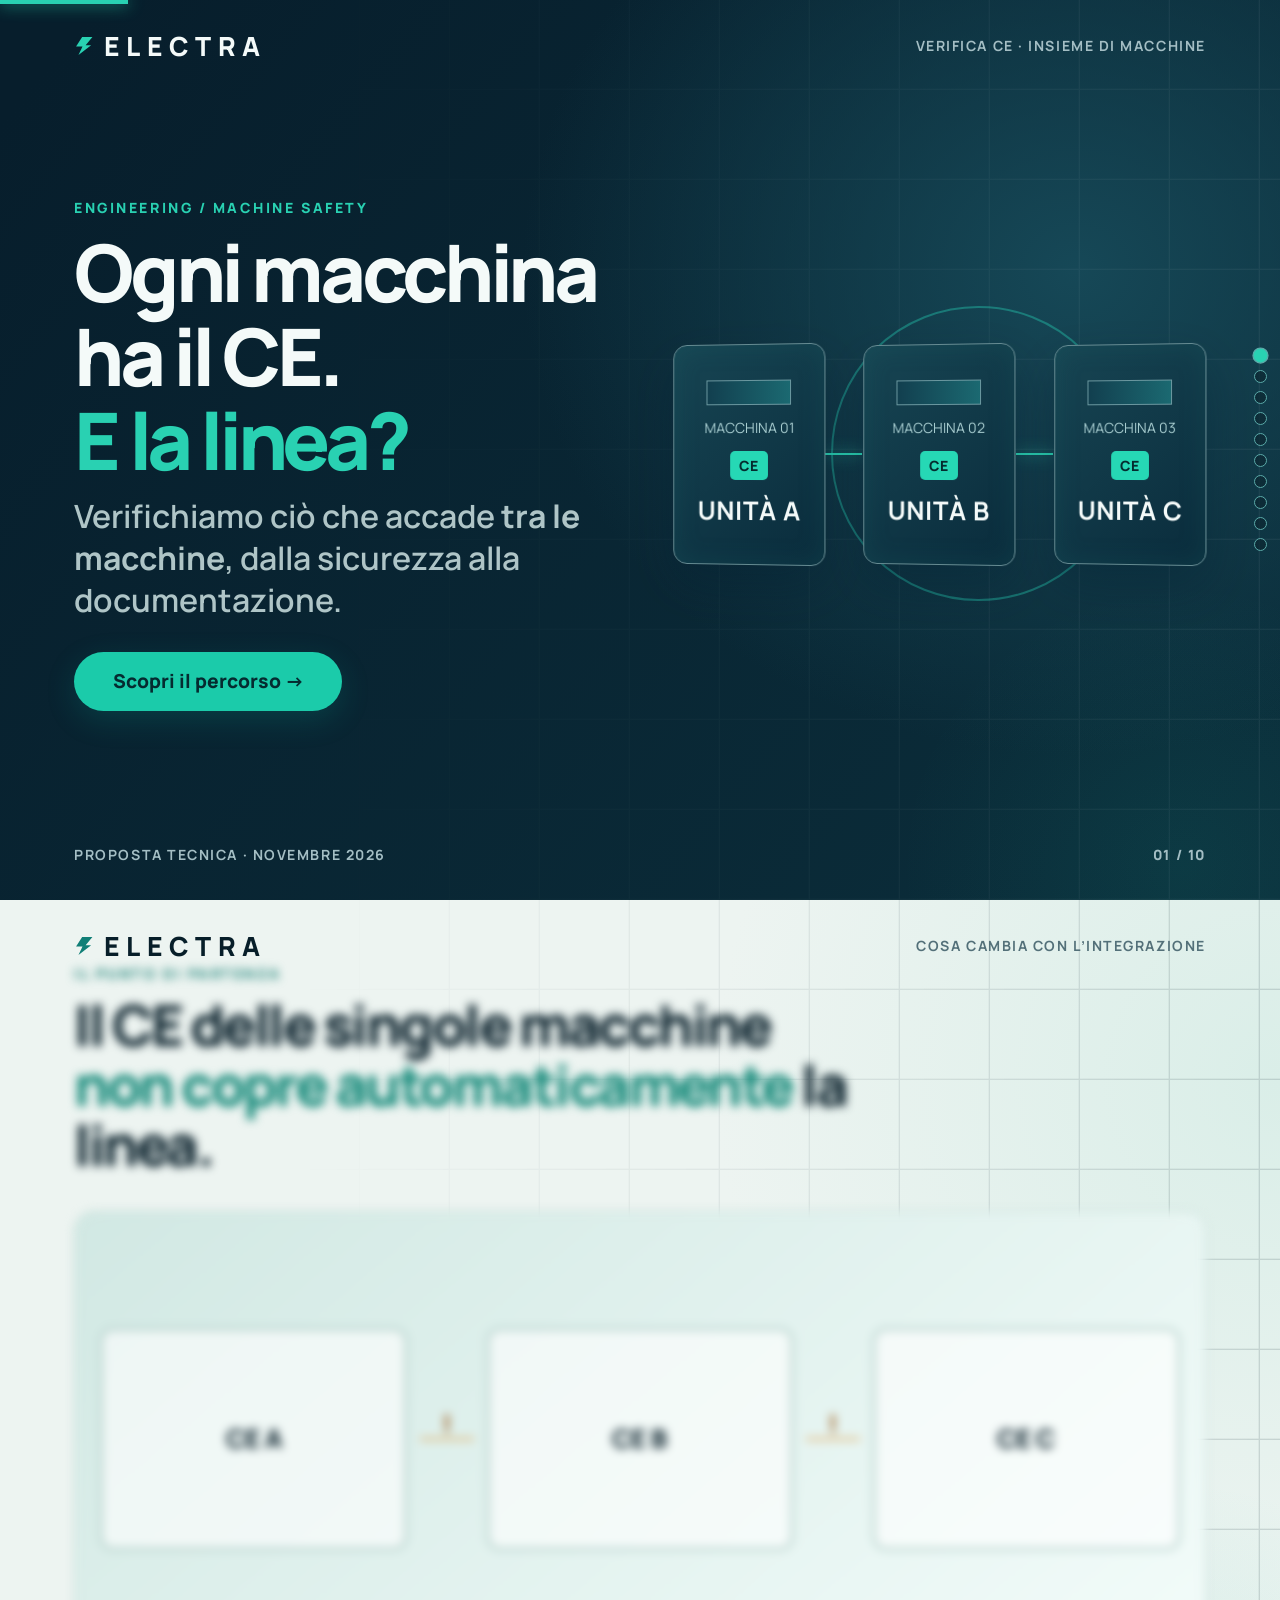
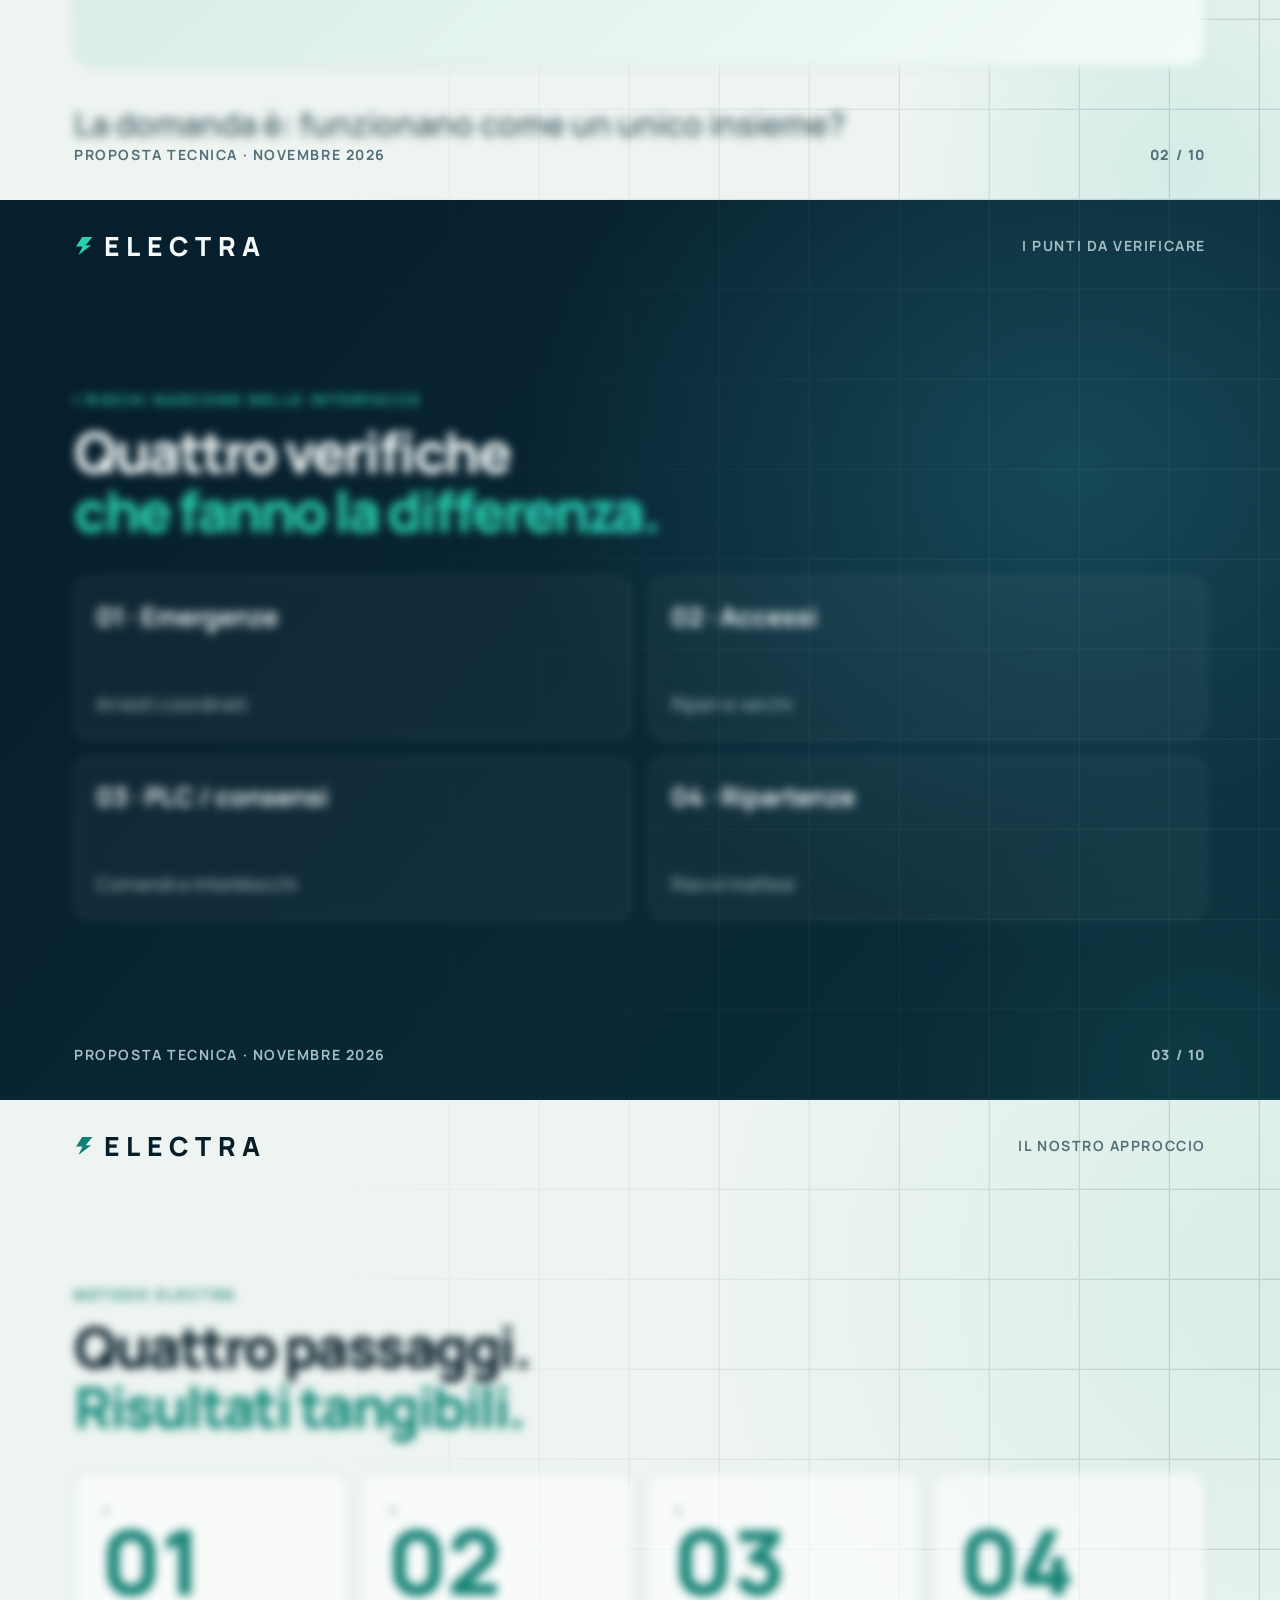
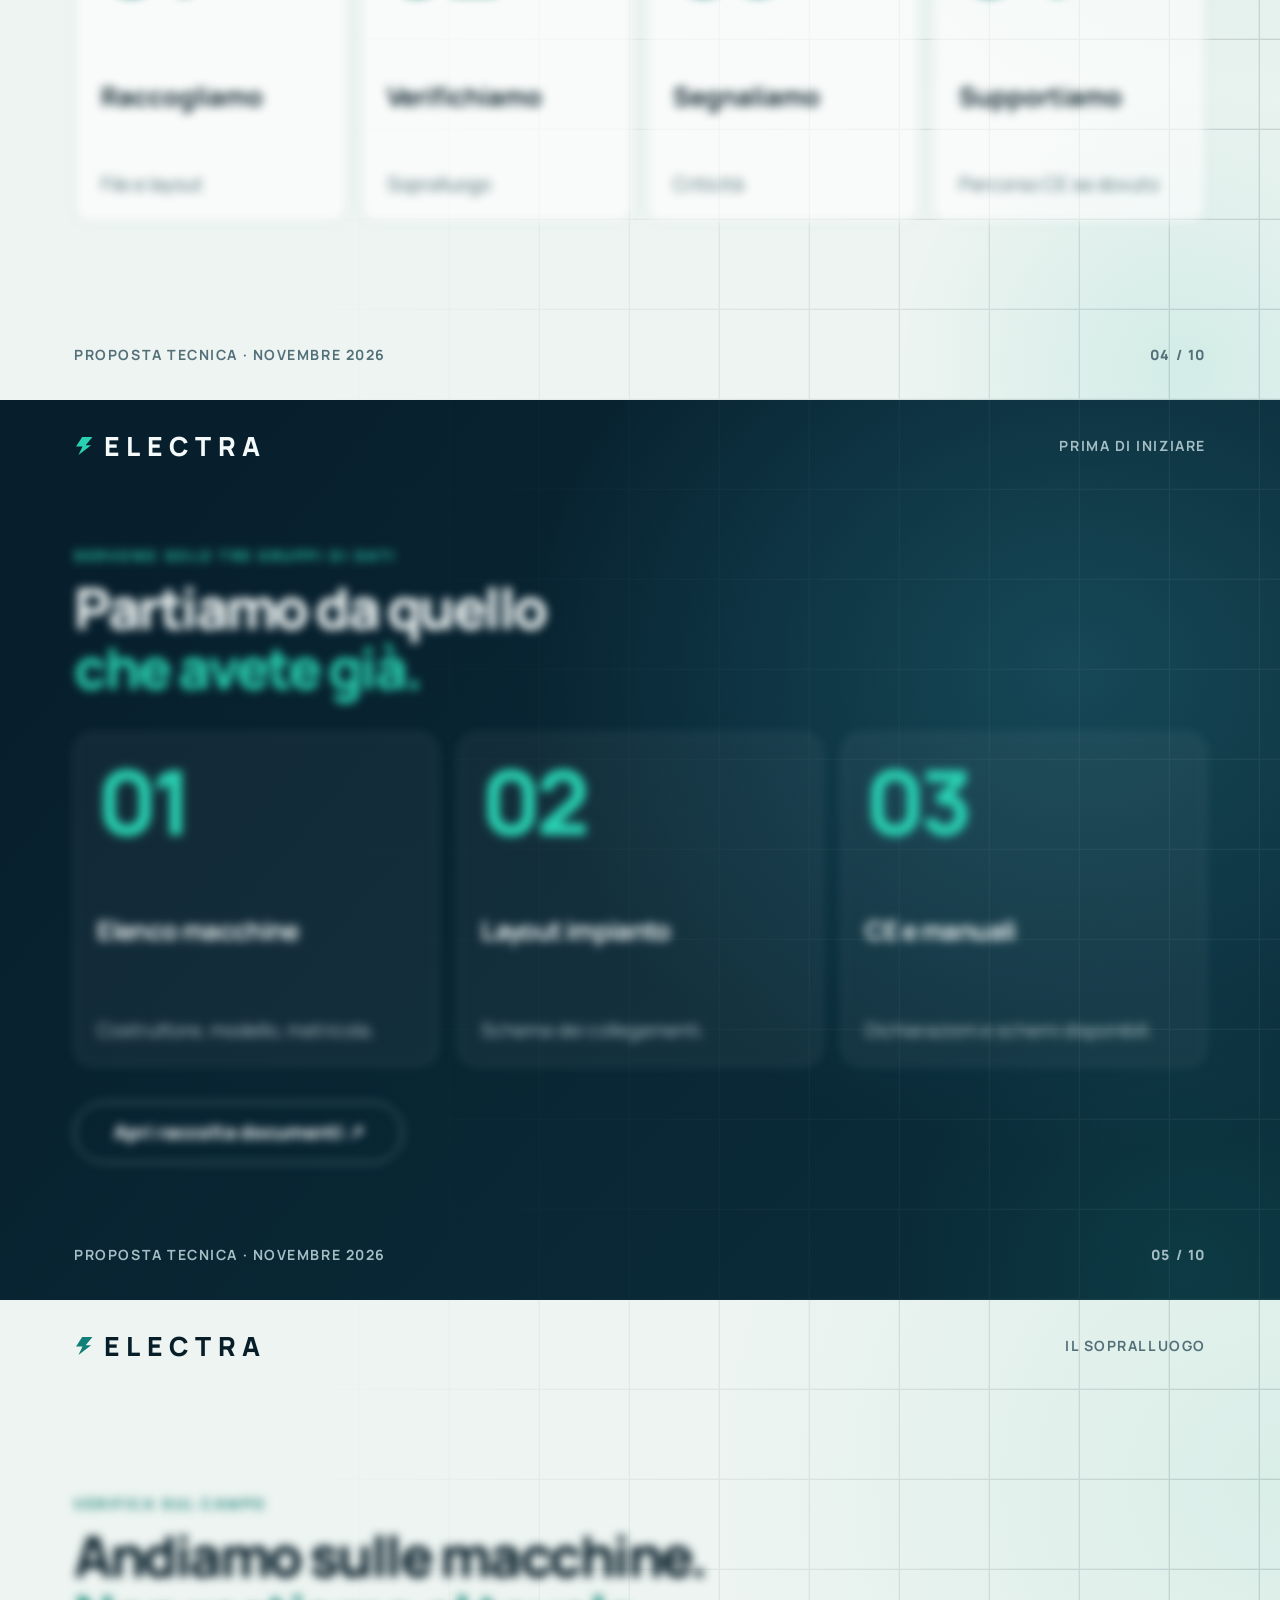
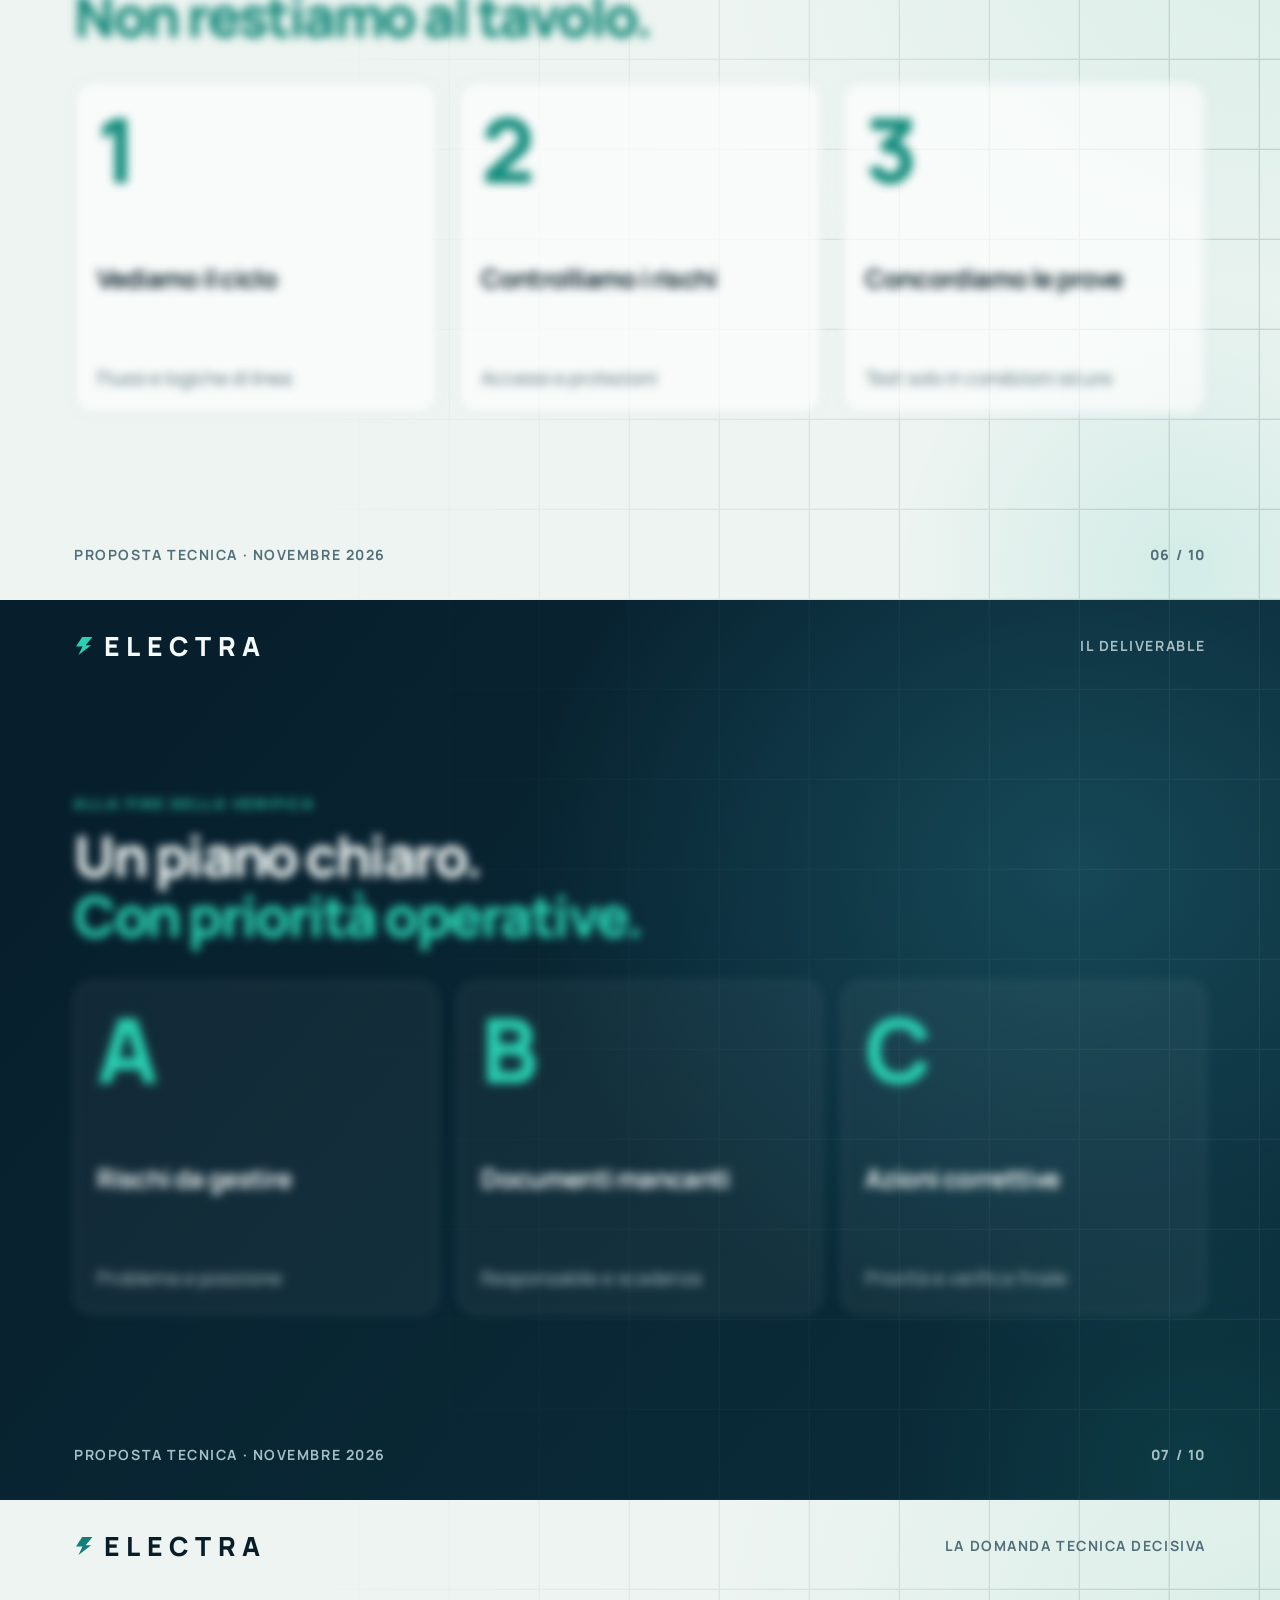
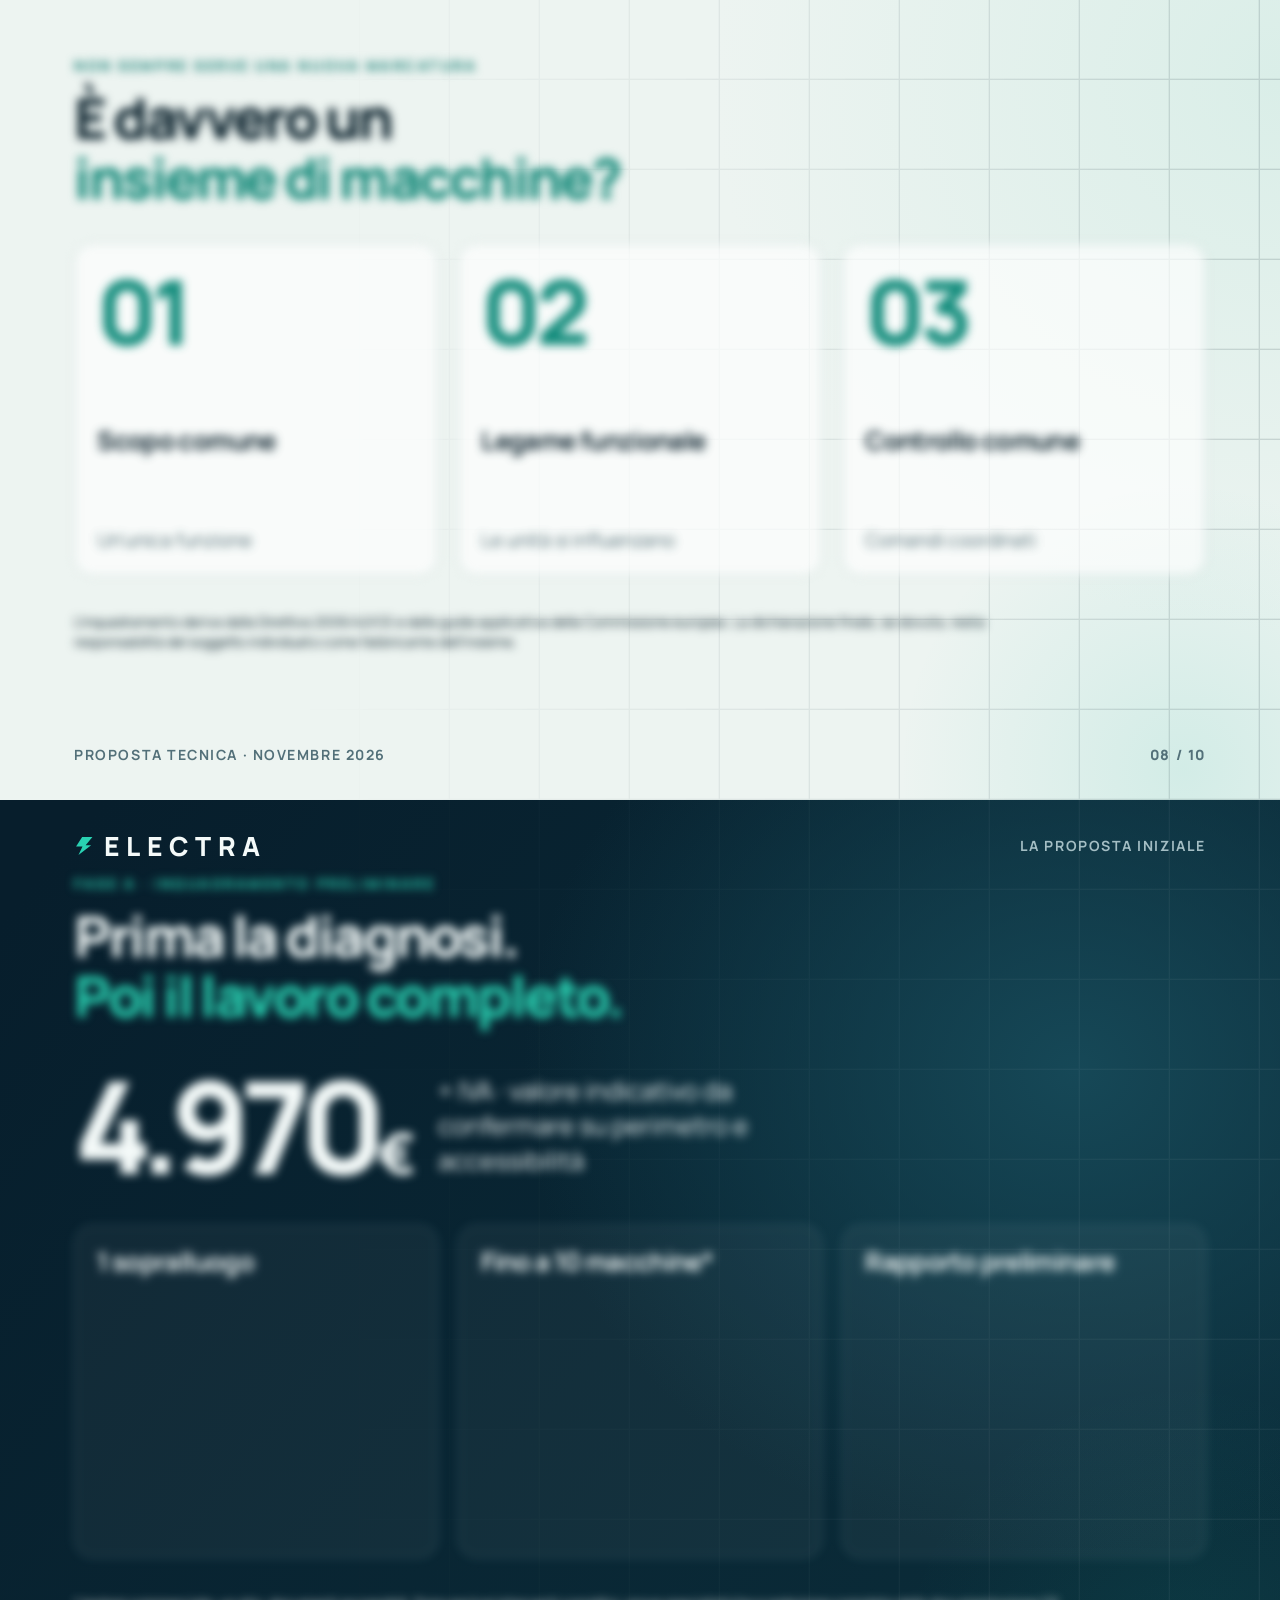
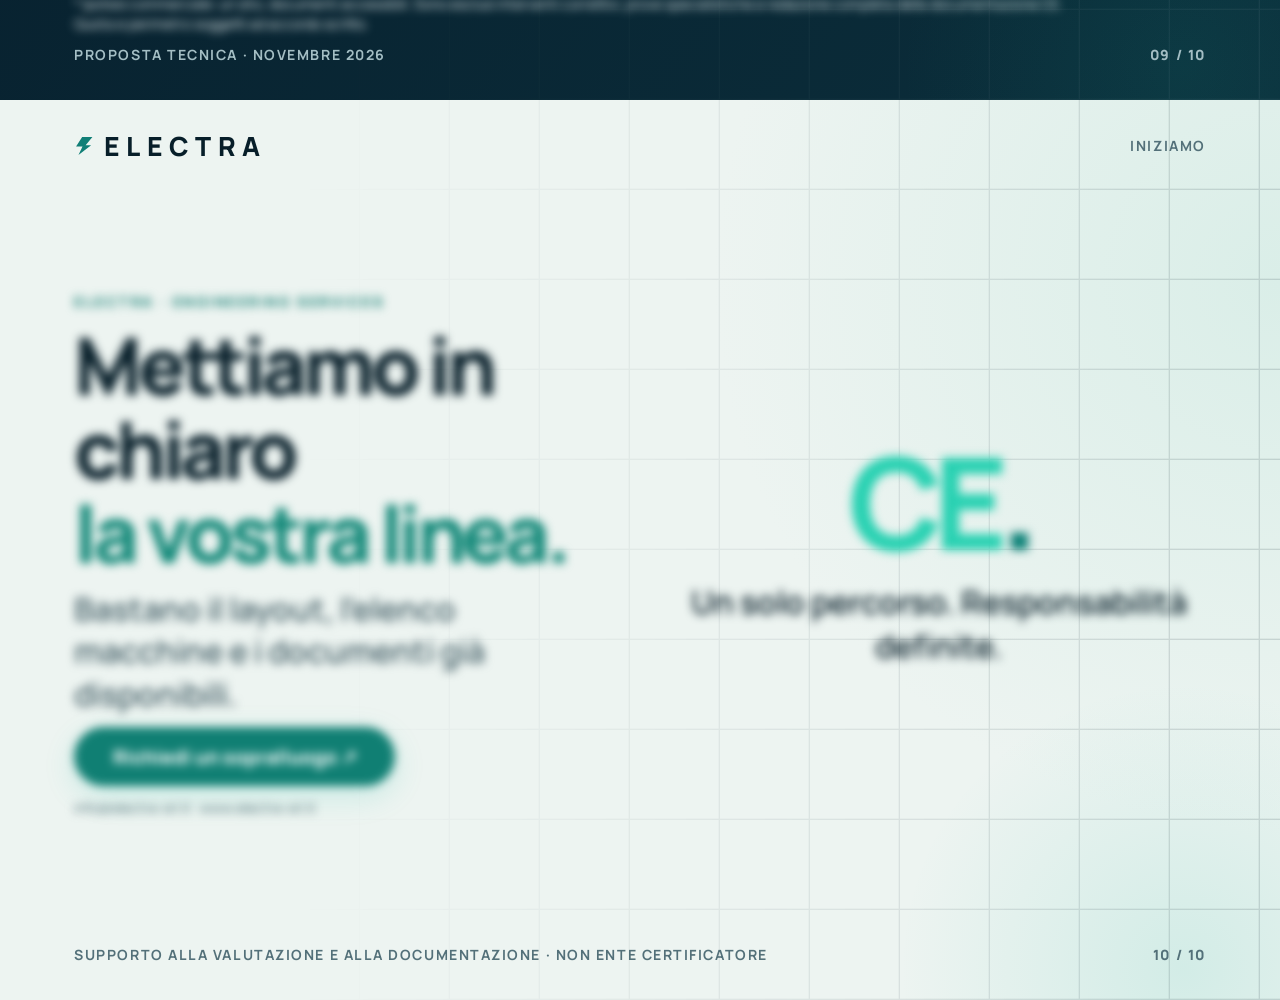
==== CE/index.html @ e5ccf2c4 "Publish Electra animated CE presentation at /CE/" ====
<!DOCTYPE html><html lang="it"><head><meta charset="UTF-8"><meta name="viewport" content="width=device-width, initial-scale=1, viewport-fit=cover"><meta name="theme-color" content="#0a2734"><meta name="robots" content="noindex,nofollow"><meta name="description" content="ELECTRA — verifica rischi e documentazione CE di macchine industriali collegate."><title>ELECTRA · Conformità CE della linea — Presentazione v2</title><style>
@import url('https://fonts.googleapis.com/css2?family=Manrope:wght@400;500;600;700;800&display=swap');
:root{--ink:#071e29;--navy:#0a2734;--paper:#edf4f2;--mint:#29d1b2;--teal:#117f77;--darksub:#afc5c7;--lightmuted:#526c73;--fs-display:clamp(1.9rem,min(6.2vw,9.4vh),6.6rem);--fs-title:clamp(1.5rem,min(4.4vw,6.6vh),4.4rem);--fs-lead:clamp(1.1rem,min(2.5vw,3.9vh),2.5rem);--fs-item:clamp(1rem,min(2vw,3.4vh),2.1rem);--fs-body:clamp(.9rem,min(1.5vw,2.5vh),1.5rem);--fs-small:clamp(.7rem,min(1.1vw,1.8vh),1.05rem);--fs-num:clamp(1.7rem,min(7vw,11.5vh),7rem);--fs-huge:clamp(2.6rem,min(10vw,16vh),11rem);--gap:clamp(.7rem,3.2vh,3rem)}
*{box-sizing:border-box} html{scroll-snap-type:y mandatory;scroll-behavior:smooth;scrollbar-width:none}html::-webkit-scrollbar{display:none}body{margin:0;font-family:'Manrope',Arial,sans-serif;background:var(--ink)} button,a{-webkit-tap-highlight-color:transparent}a{color:inherit;text-decoration:none}.slide{height:100vh;height:100dvh;scroll-snap-align:start;scroll-snap-stop:always;overflow:hidden;position:relative;isolation:isolate;display:flex;flex-direction:column;justify-content:space-between;padding:calc(3.1vh + env(safe-area-inset-top)) max(5.8vw,calc(env(safe-area-inset-left) + 4.5vw)) calc(4vh + env(safe-area-inset-bottom)) max(5.8vw,calc(env(safe-area-inset-right) + 4.5vw))} .dark{background:radial-gradient(ellipse 60% 75% at 84% 30%,#164857 0%,transparent 72%),linear-gradient(130deg,#071e2c 5%,#0b2e3b 100%);color:#f4faf9}.light{background:radial-gradient(ellipse 65% 90% at 100% 20%,#daeee8,transparent 68%),#edf4f1;color:var(--ink)}.slide:after{content:'';position:absolute;inset:0;pointer-events:none;opacity:.16;background-image:linear-gradient(transparent 98%,currentColor 99%),linear-gradient(90deg,transparent 98%,currentColor 99%);background-size:90px 90px;mask-image:linear-gradient(90deg,transparent 22%,#000 110%);z-index:-1}.dark:after{opacity:.06} .top,.bottom{display:flex;justify-content:space-between;align-items:center;gap:12px;z-index:2}.logo{font-weight:800;letter-spacing:.25em;font-size:clamp(1.15rem,2.2vw,1.65rem);display:inline-flex;align-items:center;gap:.7rem}.logo em{height:1.15rem;width:1.15rem;background:var(--mint);clip-path:polygon(44% 0%,100% 0%,62% 46%,92% 46%,23% 100%,45% 53%,10% 53%);display:block}.light .logo em{background:var(--teal)} .top .label,.bottom{font-size:var(--fs-small);font-weight:700;letter-spacing:.11em;text-transform:uppercase}.dark .top .label,.dark .bottom{color:#a4bec4}.light .top .label,.light .bottom{color:#537079}.headline{display:flex;flex-direction:column;align-items:flex-start;position:relative;z-index:2;gap:clamp(.2rem,1.4vh,1rem)}.eyebrow{font-size:var(--fs-small);font-weight:800;letter-spacing:.18em;text-transform:uppercase;color:var(--mint)}.light .eyebrow{color:#137e73}h1,h2,h3,p{margin:0}h1{font-weight:800;letter-spacing:-.055em;line-height:1.06;font-size:var(--fs-display);max-width:17ch}h2{font-weight:800;letter-spacing:-.045em;line-height:1.06;font-size:var(--fs-title);max-width:21ch}.accent{color:var(--mint)}.light .accent{color:#128878}.lead{font-size:var(--fs-lead);font-weight:600;max-width:39ch;line-height:1.32;color:var(--darksub)}.light .lead{color:#456068}.grid3,.grid4{display:grid;grid-template-columns:repeat(3,minmax(0,1fr));gap:clamp(10px,1.6vw,24px);width:100%}.grid4{grid-template-columns:repeat(4,minmax(0,1fr))}.cell{min-height:clamp(160px,37vh,400px);display:flex;flex-direction:column;justify-content:space-between;padding:clamp(16px,2.45vh,30px);border-radius:clamp(12px,1.5vw,20px);border:1px solid}.dark .cell{background:rgba(255,255,255,.045);border-color:rgba(184,228,231,.22)}.light .cell{background:rgba(255,255,255,.66);border-color:#c6d8d5}.cell .n{font-size:var(--fs-num);font-weight:800;letter-spacing:-.06em;line-height:1;color:var(--mint)}.light .cell .n{color:#138c7c}.cell strong{font-size:var(--fs-item);line-height:1.12;letter-spacing:-.025em}.cell p{font-size:var(--fs-body);line-height:1.38;color:var(--darksub)}.light .cell p{color:#4b6970}.vcenter{display:flex;flex:1;flex-direction:column;justify-content:center;gap:clamp(18px,4vh,48px);min-height:0}.vcenter.split{flex-direction:row;align-items:center;gap:5vw}.split .headline{flex:1}.art{flex:1;min-width:0;position:relative}.machine-show{display:flex;align-items:center;justify-content:space-around;height:clamp(140px,35vh,350px)}.unit{position:relative;display:flex;flex-direction:column;gap:1.5vh;width:28%;height:70%;justify-content:center;align-items:center;border-radius:14px;border:1px solid #668b92;background:linear-gradient(140deg,#174553,#0a2c3c);box-shadow:inset 0 0 25px #1c626644,0 20px 50px #001e2f50;transform:perspective(700px) rotateY(-6deg)}.unit:before{content:'';height:2.5vh;width:55%;border:1px solid #6b98a0;background:linear-gradient(90deg,#123f4f,#1b6971)}.unit b{font-size:var(--fs-item);letter-spacing:.04em}.unit small{font-size:var(--fs-small);color:#aacfd2}.unit span{background:#26d8b5;color:#042b2e;font-size:var(--fs-small);font-weight:800;padding:.3rem .6rem;border-radius:5px}.bridge{height:2px;width:7%;background:var(--mint);box-shadow:0 0 15px var(--mint);animation:pulse 2.5s linear infinite alternate}.ring{position:absolute;right:15%;top:3%;border:2px solid #27d8bb60;border-radius:50%;width:23vw;aspect-ratio:1;animation:ring 7s linear infinite}.split-hero .unit{width:29%}.giant{font-size:var(--fs-huge);font-weight:800;letter-spacing:-.08em;color:var(--mint);line-height:.95}.big-stat{flex:1;display:flex;flex-direction:column;gap:2vh;align-items:center;justify-content:center;min-width:0;text-align:center}.big-stat p{max-width:24ch;font-size:var(--fs-lead);font-weight:600}.flowline{display:flex;align-items:stretch;gap:1vw}.step{flex:1;padding:clamp(12px,2vw,27px);min-height:clamp(150px,39vh,390px);border-radius:16px;display:flex;flex-direction:column;justify-content:space-between;background:#fff9;border:1px solid #c7dad6}.step .n{font-size:var(--fs-num);color:#168376;font-weight:800}.step strong{font-size:var(--fs-item)}.step p{font-size:var(--fs-body);color:#4b6970}.step:not(:last-child):after{content:'›';position:absolute}.chip{border:1px solid #bed5cf;border-radius:50px;padding:clamp(12px,2.2vh,22px) clamp(16px,2.2vw,28px);display:flex;align-items:center;gap:1em;font-size:var(--fs-item);font-weight:700;background:#fff9}.chip span{color:#128f7d;font-weight:800}.pill{display:flex;align-items:center;justify-content:center;gap:.7rem;background:#1bcbaa;color:#052b30;border:none;border-radius:100px;padding:clamp(12px,1.8vh,19px) clamp(23px,3vw,43px);font-size:var(--fs-body);font-weight:800;cursor:pointer;min-height:48px;box-shadow:0 9px 30px #02b8a52c;transition:scale .15s}.pill:hover{scale:1.03}.light .pill{background:#107f73;color:#fff}.pill.secondary{background:transparent;border:1px solid #8eb2b3;color:inherit;box-shadow:none}.cta-row{display:flex;gap:1rem;flex-wrap:wrap}.detail{font-size:var(--fs-small);line-height:1.42;opacity:.76;max-width:110ch}.price{display:flex;gap:2.5vw;align-items:center}.price .amount{font-size:var(--fs-huge);font-weight:800;letter-spacing:-.08em;white-space:nowrap;line-height:1}.price .amount small{font-size:var(--fs-title)}.price p{font-size:var(--fs-item);max-width:22ch}.four{display:grid;grid-template-columns:repeat(2,1fr);gap:clamp(12px,2vh,24px);width:100%}.mini{padding:clamp(15px,2.3vh,24px);border:1px solid #ffffff33;border-radius:16px;background:#ffffff09;min-height:clamp(105px,18vh,190px);display:flex;flex-direction:column;justify-content:space-between}.mini b{font-size:var(--fs-item)}.mini span{font-size:var(--fs-body);color:#adc8c8}.diagram{height:clamp(190px,38vh,400px);border-radius:20px;background:linear-gradient(140deg,#d1e8e3,#f3fcfa);border:1px solid #bbd5d0;display:flex;gap:1vw;align-items:center;padding:clamp(10px,2vw,25px);flex:1}.diagram .dunit{flex:1;border:2px solid #9abeb7;background:#ffffff9c;border-radius:13px;height:55%;display:flex;align-items:center;justify-content:center;font-size:var(--fs-item);font-weight:800}.diagram .dlink{width:5%;height:2px;background:#e09d45;position:relative}.diagram .dlink:after{content:'!';font-size:var(--fs-item);font-weight:900;color:#9d5b18;position:absolute;left:50%;top:-2rem;transform:translateX(-50%)}.seal{display:inline-flex;border:1px solid #29d1b2;color:#29d1b2;font-size:var(--fs-small);padding:.6rem 1rem;border-radius:99px;font-weight:800;letter-spacing:.1em;max-width:max-content}.light .seal{color:#137f73;border-color:#137f73}.bottom .pg{font-weight:800}.progress{position:fixed;z-index:40;top:0;left:0;width:0;height:4px;background:var(--mint);box-shadow:0 0 16px #22d6ae}.nav-dots{position:fixed;top:50%;transform:translateY(-50%);right:13px;z-index:50;display:flex;flex-direction:column;gap:8px}.dot{appearance:none;border:1px solid #5baaa9;background:#0c2631ad;border-radius:50%;width:13px;height:13px;cursor:pointer;padding:0;transition:scale .2s,background .2s}.dot.active{background:var(--mint);scale:1.25}.rv{opacity:0;transform:translateY(20px);filter:blur(5px);transition:opacity .6s cubic-bezier(.23,1,.32,1),transform .6s cubic-bezier(.23,1,.32,1),filter .6s cubic-bezier(.23,1,.32,1);transition-delay:var(--d,0s)}.in .rv{opacity:1;transform:none;filter:none}.float{animation:float 6.5s ease-in-out infinite}.background-orb{position:absolute;width:45vw;aspect-ratio:1;right:-15vw;bottom:-20vw;border-radius:50%;background:radial-gradient(circle,#20d6b514,transparent 70%);z-index:-1}.light .background-orb{background:radial-gradient(circle,#1ab59e20,transparent 70%)}@keyframes float{0%,100%{transform:translateY(0) rotate(0)}50%{transform:translateY(-1.4vh) rotate(-.4deg)}}@keyframes pulse{from{opacity:.35}to{opacity:1}}@keyframes ring{to{transform:rotate(360deg)}}.legal-b{font-size:var(--fs-small);line-height:1.35;color:#456870}.legal-b a{text-decoration:underline} .slide .slide-actions{margin-top:clamp(10px,2vh,24px)}
@media (max-width:760px){:root{--fs-display:clamp(2rem,9vw,2.9rem);--fs-title:clamp(1.6rem,7.2vw,2.3rem);--fs-lead:clamp(1.2rem,5.2vw,1.7rem);--fs-item:clamp(1.05rem,4.6vw,1.45rem);--fs-body:clamp(.98rem,4.1vw,1.25rem);--fs-num:clamp(1.8rem,8.4vw,2.8rem)}.slide{padding:calc(4vh + env(safe-area-inset-top)) calc(6vw + env(safe-area-inset-left)) calc(4vh + env(safe-area-inset-bottom)) calc(6vw + env(safe-area-inset-right))}.top .label{display:none}.vcenter.split{flex-direction:column;align-items:stretch;justify-content:center;gap:3vh}.split .headline{flex:0}.grid4,.grid3{grid-template-columns:1fr 1fr;gap:12px}.grid3 .cell:nth-child(3){grid-column:1/-1}.cell{min-height:clamp(94px,15vh,170px)}.cell:nth-child(n+3) p{display:none}.mini{min-height:clamp(95px,15vh,150px)}.mini span{display:none}.nav-dots{display:none}.bottom .hide-m,.hide-m{display:none!important}.giant{font-size:clamp(4rem,22vw,8rem)}.machine-show{height:25vh}.unit{height:72%}.unit small{display:none}.diagram{height:28vh;min-height:150px;flex:none}.step{min-height:clamp(120px,18vh,190px)}.flowline{display:grid;grid-template-columns:repeat(2,1fr)}.four{gap:10px}.price{flex-direction:column;align-items:flex-start;gap:1vh}.price .amount{font-size:clamp(3rem,13vw,6rem)}h1{max-width:17ch}.logo{font-size:1.1rem}.vcenter{gap:3vh}.lead{max-width:36ch}}
@media (max-height:700px) and (max-width:760px){.hide-ms{display:none!important}.vcenter{gap:1.4vh}.grid3 .cell:nth-child(3),.grid4 .cell:nth-child(4){display:none}.cell{min-height:12vh;padding:12px}.mini{min-height:13vh}.slide .detail{font-size:.68rem}.headline{gap:1vh}}
@media (max-height:520px){.hide-s{display:none!important}.slide{padding-top:3vh;padding-bottom:3vh}.headline{gap:1vh}h1,h2{font-size:clamp(1.25rem,5vh,3rem);max-width:60ch}.lead{font-size:clamp(.8rem,3.2vh,1.4rem)}.vcenter{gap:2vh}.grid3,.grid4,.flowline{display:flex}.cell,.mini,.step{min-height:20vh;padding:1rem;flex:1}.cell .n,.step .n{font-size:1.7rem}.cell p,.step p,.mini span{display:none}.machine-show{height:30vh}.giant{font-size:3.5rem}.price .amount{font-size:3.8rem}.slide .detail{display:none}.diagram{height:30vh;min-height:0}.bottom{font-size:.6rem}}
@media (prefers-reduced-motion:reduce){html{scroll-behavior:auto}.rv{transition:none;opacity:1;transform:none;filter:none}.float,.ring,.bridge{animation:none}.dot{transition:none}*{scroll-behavior:auto!important}}
.doc-modal{width:min(860px,calc(100vw - 24px));max-height:min(90dvh,900px);border:1px solid #bed7d2;border-radius:23px;background:#f1f7f4;color:#062b33;padding:clamp(20px,4vw,42px);box-shadow:0 30px 90px #0009;font-family:Manrope,Arial,sans-serif}.doc-modal::backdrop{background:#031c24c9;backdrop-filter:blur(10px)}.doc-modal h3{font-size:clamp(1.5rem,3vw,2.4rem);letter-spacing:-.04em;line-height:1.1}.doc-modal p{font-size:1rem;line-height:1.45;color:#517079;margin:.7rem 0 1rem}.modal-top{display:flex;justify-content:space-between;gap:1rem}.modal-close{appearance:none;border:1px solid #b2cac5;border-radius:50%;width:46px;height:46px;min-width:46px;background:white;color:#07393e;font-size:1.4rem;cursor:pointer}.doc-modal label{display:block;font-size:.8rem;font-weight:800;letter-spacing:.03em;margin:1rem 0 .35rem}.doc-modal input[type=text],.doc-modal input[type=file]{font:inherit;width:100%;padding:13px 15px;background:#fff;border:1px solid #b9d0cb;border-radius:10px;color:#0a2d38}.doc-modal input[type=checkbox]{width:18px;height:18px;accent-color:#117f73}.modal-row{display:grid;grid-template-columns:1fr 1fr;gap:.7rem}.modal-checks{display:grid;grid-template-columns:1fr 1fr;gap:.5rem;margin:1rem 0}.modal-checks label{display:flex;gap:.7rem;align-items:center;margin:.15rem 0;padding:.8rem;background:#fff;border:1px solid #d2e2dd;border-radius:10px;font-size:.9rem}.modal-actions{display:flex;flex-wrap:wrap;align-items:center;gap:.75rem;margin-top:1.2rem}.doc-modal button.action{appearance:none;border:0;border-radius:80px;background:#0e8274;color:#fff;font:inherit;font-weight:800;padding:13px 20px;min-height:48px;cursor:pointer}.doc-modal button.action.alt{background:white;color:#11695f;border:1px solid #9cc6bd}.doc-modal .privacy{font-size:.79rem;line-height:1.4;color:#526e76}.doc-status{font-size:.86rem;min-height:1.2rem;color:#137d72;font-weight:700}.machine-list{font-size:.89rem;margin-top:.5rem;color:#31545d} @media(max-width:650px){.modal-row,.modal-checks{grid-template-columns:1fr}.doc-modal{padding:20px}}
.qa *, .qa .rv{transition:none!important;animation:none!important}.qa .rv{opacity:1!important;filter:none!important;transform:none!important}
</style></head><body><div class="progress" id="progress"></div><nav class="nav-dots" id="navDots" aria-label="Vai alla slide"></nav><main id="deck"><section class="slide dark" id="s1" data-index="0" aria-label="Slide 1 di 10"><div class="background-orb"></div><div class="top"><span class="logo"><em aria-hidden="true"></em>ELECTRA</span><span class="label">VERIFICA CE · INSIEME DI MACCHINE</span></div><div class="vcenter"><div class="vcenter split split-hero"><div class="headline"><div class="eyebrow rv" style="--d:.1s">ENGINEERING / MACHINE SAFETY</div><h1 class="rv" style="--d:.25s">Ogni macchina ha il CE.<br><span class="accent">E la linea?</span></h1><p class="lead rv" style="--d:.45s">Verifichiamo ciò che accade <strong>tra le macchine</strong>, dalla sicurezza alla documentazione.</p><div class="rv slide-actions" style="--d:.7s"><a class="pill" href="#s2">Scopri il percorso&nbsp;→</a></div></div><div class="art hide-s rv" style="--d:.55s"><div class="ring"></div><div class="machine-show"><div class="unit"><small>MACCHINA 01</small><span>CE</span><b>UNITÀ A</b></div><div class="bridge"></div><div class="unit"><small>MACCHINA 02</small><span>CE</span><b>UNITÀ B</b></div><div class="bridge"></div><div class="unit"><small>MACCHINA 03</small><span>CE</span><b>UNITÀ C</b></div></div></div></div></div><div class="bottom"><span>PROPOSTA TECNICA · NOVEMBRE 2026</span><span class="pg">01 / 10</span></div></section><section class="slide light" id="s2" data-index="1" aria-label="Slide 2 di 10"><div class="background-orb"></div><div class="top"><span class="logo"><em aria-hidden="true"></em>ELECTRA</span><span class="label">COSA CAMBIA CON L’INTEGRAZIONE</span></div><div class="vcenter"><div class="headline rv"><div class="eyebrow">IL PUNTO DI PARTENZA</div><h2>Il CE delle singole macchine<br><span class="accent">non copre automaticamente</span> la linea.</h2></div><div class="diagram rv" style="--d:.25s"><div class="dunit">CE A</div><div class="dlink"></div><div class="dunit">CE B</div><div class="dlink"></div><div class="dunit">CE C</div></div><p class="lead rv" style="--d:.42s">La domanda è: funzionano come un unico insieme?</p></div><div class="bottom"><span>PROPOSTA TECNICA · NOVEMBRE 2026</span><span class="pg">02 / 10</span></div></section><section class="slide dark" id="s3" data-index="2" aria-label="Slide 3 di 10"><div class="background-orb"></div><div class="top"><span class="logo"><em aria-hidden="true"></em>ELECTRA</span><span class="label">I PUNTI DA VERIFICARE</span></div><div class="vcenter"><div class="headline rv"><div class="eyebrow">I RISCHI NASCONO NELLE INTERFACCE</div><h2>Quattro verifiche<br><span class="accent">che fanno la differenza.</span></h2></div><div class="four"><div class="mini rv" style="--d:.15s"><b>01 · Emergenze</b><span>Arresti coordinati</span></div><div class="mini rv" style="--d:.3s"><b>02 · Accessi</b><span>Ripari e varchi</span></div><div class="mini rv" style="--d:.45s"><b>03 · PLC / consensi</b><span>Comandi e interblocchi</span></div><div class="mini rv" style="--d:.6s"><b>04 · Ripartenze</b><span>Riavvii inattesi</span></div></div></div><div class="bottom"><span>PROPOSTA TECNICA · NOVEMBRE 2026</span><span class="pg">03 / 10</span></div></section><section class="slide light" id="s4" data-index="3" aria-label="Slide 4 di 10"><div class="background-orb"></div><div class="top"><span class="logo"><em aria-hidden="true"></em>ELECTRA</span><span class="label">IL NOSTRO APPROCCIO</span></div><div class="vcenter"><div class="headline rv"><div class="eyebrow">METODO ELECTRA</div><h2>Quattro passaggi.<br><span class="accent">Risultati tangibili.</span></h2></div><div class="flowline"><div class="step rv" style="--d:.1s"><div class="n">01</div><strong>Raccogliamo</strong><p>File e layout</p></div><div class="step rv" style="--d:.25s"><div class="n">02</div><strong>Verifichiamo</strong><p>Sopralluogo</p></div><div class="step rv" style="--d:.4s"><div class="n">03</div><strong>Segnaliamo</strong><p>Criticità</p></div><div class="step rv" style="--d:.55s"><div class="n">04</div><strong>Supportiamo</strong><p>Percorso CE se dovuto</p></div></div></div><div class="bottom"><span>PROPOSTA TECNICA · NOVEMBRE 2026</span><span class="pg">04 / 10</span></div></section><section class="slide dark" id="s5" data-index="4" aria-label="Slide 5 di 10"><div class="background-orb"></div><div class="top"><span class="logo"><em aria-hidden="true"></em>ELECTRA</span><span class="label">PRIMA DI INIZIARE</span></div><div class="vcenter"><div class="headline rv"><div class="eyebrow">SERVONO SOLO TRE GRUPPI DI DATI</div><h2>Partiamo da quello<br><span class="accent">che avete già.</span></h2></div><div class="grid3"><div class="cell rv" style="--d:.15s"><div class="n">01</div><strong>Elenco macchine</strong><p>Costruttore, modello, matricola.</p></div><div class="cell rv" style="--d:.3s"><div class="n">02</div><strong>Layout impianto</strong><p>Schema dei collegamenti.</p></div><div class="cell rv" style="--d:.45s"><div class="n">03</div><strong>CE e manuali</strong><p>Dichiarazioni e schemi disponibili.</p></div></div><div class="cta-row rv hide-ms" style="--d:.6s"><a class="pill secondary" href="#raccolta" data-open-portal>Apri raccolta documenti&nbsp;↗</a></div></div><div class="bottom"><span>PROPOSTA TECNICA · NOVEMBRE 2026</span><span class="pg">05 / 10</span></div></section><section class="slide light" id="s6" data-index="5" aria-label="Slide 6 di 10"><div class="background-orb"></div><div class="top"><span class="logo"><em aria-hidden="true"></em>ELECTRA</span><span class="label">IL SOPRALLUOGO</span></div><div class="vcenter"><div class="headline rv"><div class="eyebrow">VERIFICA SUL CAMPO</div><h2>Andiamo sulle macchine.<br><span class="accent">Non restiamo al tavolo.</span></h2></div><div class="grid3"><div class="cell rv" style="--d:.15s"><div class="n">1</div><strong>Vediamo il ciclo</strong><p>Flussi e logiche di linea</p></div><div class="cell rv" style="--d:.3s"><div class="n">2</div><strong>Controlliamo i rischi</strong><p>Accessi e protezioni</p></div><div class="cell rv" style="--d:.45s"><div class="n">3</div><strong>Concordiamo le prove</strong><p>Test solo in condizioni sicure</p></div></div></div><div class="bottom"><span>PROPOSTA TECNICA · NOVEMBRE 2026</span><span class="pg">06 / 10</span></div></section><section class="slide dark" id="s7" data-index="6" aria-label="Slide 7 di 10"><div class="background-orb"></div><div class="top"><span class="logo"><em aria-hidden="true"></em>ELECTRA</span><span class="label">IL DELIVERABLE</span></div><div class="vcenter"><div class="headline rv"><div class="eyebrow">ALLA FINE DELLA VERIFICA</div><h2>Un piano chiaro.<br><span class="accent">Con priorità operative.</span></h2></div><div class="grid3"><div class="cell rv" style="--d:.2s"><div class="n">A</div><strong>Rischi da gestire</strong><p>Problema e posizione</p></div><div class="cell rv" style="--d:.4s"><div class="n">B</div><strong>Documenti mancanti</strong><p>Responsabile e scadenza</p></div><div class="cell rv" style="--d:.6s"><div class="n">C</div><strong>Azioni correttive</strong><p>Priorità e verifica finale</p></div></div></div><div class="bottom"><span>PROPOSTA TECNICA · NOVEMBRE 2026</span><span class="pg">07 / 10</span></div></section><section class="slide light" id="s8" data-index="7" aria-label="Slide 8 di 10"><div class="background-orb"></div><div class="top"><span class="logo"><em aria-hidden="true"></em>ELECTRA</span><span class="label">LA DOMANDA TECNICA DECISIVA</span></div><div class="vcenter"><div class="headline rv"><div class="eyebrow">NON SEMPRE SERVE UNA NUOVA MARCATURA</div><h2>È davvero un<br><span class="accent">insieme di macchine?</span></h2></div><div class="grid3"><div class="cell rv" style="--d:.15s"><div class="n">01</div><strong>Scopo comune</strong><p>Un'unica funzione</p></div><div class="cell rv" style="--d:.3s"><div class="n">02</div><strong>Legame funzionale</strong><p>Le unità si influenzano</p></div><div class="cell rv" style="--d:.45s"><div class="n">03</div><strong>Controllo comune</strong><p>Comandi coordinati</p></div></div><p class="detail rv hide-ms" style="--d:.6s">L'inquadramento deriva dalla Direttiva 2006/42/CE e dalla guida applicativa della Commissione europea. La dichiarazione finale, se dovuta, resta responsabilità del soggetto individuato come fabbricante dell’insieme.</p></div><div class="bottom"><span>PROPOSTA TECNICA · NOVEMBRE 2026</span><span class="pg">08 / 10</span></div></section><section class="slide dark" id="s9" data-index="8" aria-label="Slide 9 di 10"><div class="background-orb"></div><div class="top"><span class="logo"><em aria-hidden="true"></em>ELECTRA</span><span class="label">LA PROPOSTA INIZIALE</span></div><div class="vcenter"><div class="headline rv"><div class="eyebrow">FASE A · INQUADRAMENTO PRELIMINARE</div><h2>Prima la diagnosi.<br><span class="accent">Poi il lavoro completo.</span></h2></div><div class="price rv" style="--d:.2s"><div class="amount">4.970<small> €</small></div><p>+ IVA · valore indicativo da confermare su perimetro e accessibilità</p></div><div class="grid3 rv hide-ms" style="--d:.4s"><div class="cell"><strong>1 sopralluogo</strong></div><div class="cell"><strong>Fino a 10 macchine*</strong></div><div class="cell"><strong>Rapporto preliminare</strong></div></div><p class="detail rv" style="--d:.6s">* Ipotesi commerciale: un sito, documenti accessibili. Sono esclusi interventi correttivi, prove specialistiche e redazione completa della documentazione CE. Quota e perimetro soggetti ad accordo scritto.</p></div><div class="bottom"><span>PROPOSTA TECNICA · NOVEMBRE 2026</span><span class="pg">09 / 10</span></div></section><section class="slide light" id="s10" data-index="9" aria-label="Slide 10 di 10"><div class="background-orb"></div><div class="top"><span class="logo"><em aria-hidden="true"></em>ELECTRA</span><span class="label">INIZIAMO</span></div><div class="vcenter"><div class="vcenter split"><div class="headline"><div class="eyebrow rv">ELECTRA · ENGINEERING SERVICES</div><h1 class="rv" style="--d:.2s">Mettiamo in chiaro<br><span class="accent">la vostra linea.</span></h1><p class="lead rv" style="--d:.4s">Bastano il layout, l’elenco macchine e i documenti già disponibili.</p><div class="cta-row rv" style="--d:.6s"><a class="pill" href="mailto:info@electra-srl.it?subject=Richiesta%20sopralluogo%20CE%20insieme%20macchine">Richiedi un sopralluogo&nbsp;↗</a></div><p class="legal-b rv" style="--d:.7s">info@electra-srl.it · www.electra-srl.it</p></div><div class="big-stat rv hide-s" style="--d:.4s"><div class="float giant">CE<span style="color:#0c8177">.</span></div><p>Un solo percorso. Responsabilità definite.</p></div></div></div><div class="bottom"><span>SUPPORTO ALLA VALUTAZIONE E ALLA DOCUMENTAZIONE · NON ENTE CERTIFICATORE</span><span class="pg">10 / 10</span></div></section></main>
<dialog class="doc-modal" id="docModal" aria-labelledby="docTitle"><div class="modal-top"><div><div class="eyebrow">ELECTRA · RACCOLTA DOCUMENTALE</div><h3 id="docTitle">Prepariamo il materiale.</h3></div><button class="modal-close" id="closeModal" aria-label="Chiudi">×</button></div><p>Inserite le macchine, selezionate i documenti disponibili e scaricate un pacchetto ZIP ordinato. <strong>Non viene inviato nulla online.</strong></p><div class="modal-row"><div><label for="make">Macchina / costruttore</label><input id="make" type="text" placeholder="Es. confezionatrice ABC"></div><div><label for="serial">Modello / matricola</label><input id="serial" type="text" placeholder="Es. M200 · 2026-018"></div></div><div class="modal-actions"><button id="addMachine" class="action alt" type="button">+ Aggiungi macchina</button><span id="machineCount" class="doc-status">0 macchine</span></div><div id="machineList" class="machine-list"></div><div class="modal-checks"><label><input type="checkbox" data-doc="layout"> Layout impianto</label><label><input type="checkbox" data-doc="ce"> Dichiarazioni CE</label><label><input type="checkbox" data-doc="manuali"> Manuali</label><label><input type="checkbox" data-doc="schemi"> Schemi elettrici / PLC</label></div><label for="docFiles">Allega i file disponibili (PDF, CAD, immagini, ecc.)</label><input type="file" id="docFiles" multiple><div class="modal-actions"><button class="action" id="exportPack" type="button">Prepara pacchetto ZIP ↓</button><a class="action alt" href="ELECTRA_Checklist_Documenti.xlsx" download style="border:1px solid #9cc6bd;border-radius:80px;padding:13px 20px;min-height:48px;font-weight:800">Checklist Excel ↓</a></div><p class="privacy">I documenti rimangono nel browser fino al download. Per inviarli a Electra occorre condividerli separatamente con un canale sicuro concordato.</p><div class="doc-status" id="docStatus" role="status"></div></dialog>
<script>
const slides=[...document.querySelectorAll('.slide')], nav=document.getElementById('navDots'),bar=document.getElementById('progress');let index=0;let keyLock=false;
slides.forEach((s,i)=>{const d=document.createElement('button');d.className='dot';d.type='button';d.setAttribute('aria-label',`Vai alla slide ${i+1}`);d.addEventListener('click',()=>go(i));nav.appendChild(d)});const dots=[...nav.children];
function mark(i){index=i;bar.style.width=(100*(i+1)/slides.length)+'%';dots.forEach((b,j)=>{b.classList.toggle('active',j===i);b.setAttribute('aria-current',j===i?'true':'false')})}
function go(i){i=Math.max(0,Math.min(slides.length-1,i));slides[i].scrollIntoView({behavior:window.matchMedia('(prefers-reduced-motion: reduce)').matches?'instant':'smooth',block:'start'});mark(i)}
const ob=new IntersectionObserver(es=>es.forEach(e=>{e.target.classList.toggle('in',e.isIntersecting&&e.intersectionRatio>=.55);if(e.isIntersecting&&e.intersectionRatio>=.55)mark(+e.target.dataset.index)}),{threshold:[.1,.55,.9]});slides.forEach(s=>ob.observe(s));

const dlg=document.getElementById('docModal'),machines=[];document.querySelector('[data-open-portal]')?.addEventListener('click',e=>{e.preventDefault();dlg.showModal()});document.getElementById('closeModal').addEventListener('click',()=>dlg.close());dlg.addEventListener('click',e=>{if(e.target===dlg)dlg.close()});
const escapeHTML=s=>s.replace(/[&<>"']/g,c=>({'&':'&amp;','<':'&lt;','>':'&gt;','"':'&quot;',"'":'&#39;'}[c]));
document.getElementById('addMachine').addEventListener('click',()=>{const a=document.getElementById('make'),b=document.getElementById('serial');if(!a.value.trim()){a.focus();return}machines.push([a.value.trim(),b.value.trim()]);a.value='';b.value='';document.getElementById('machineCount').textContent=machines.length+' macchine';document.getElementById('machineList').innerHTML=machines.map((m,i)=>`<div>${i+1}. ${escapeHTML(m[0])} · ${escapeHTML(m[1])}</div>`).join('');a.focus()});
const encoder=new TextEncoder();const u16=(d,i,v)=>{d[i]=v&255;d[i+1]=(v>>8)&255};const u32=(d,i,v)=>{u16(d,i,v);u16(d,i+2,Math.floor(v/65536))};function crc32(d){let c=0xffffffff;for(const x of d){c^=x;for(let j=0;j<8;j++)c=(c>>>1)^((c&1)?0xedb88320:0)}return (c^0xffffffff)>>>0}
function zipStored(entries){let off=0,local=[],central=[];for(const ent of entries){const name=encoder.encode(ent.name),data=ent.data,crc=crc32(data),l=new Uint8Array(30+name.length+data.length);u32(l,0,0x04034b50);u16(l,4,20);u16(l,6,0x800);u16(l,8,0);u32(l,14,crc);u32(l,18,data.length);u32(l,22,data.length);u16(l,26,name.length);l.set(name,30);l.set(data,30+name.length);local.push(l);const c=new Uint8Array(46+name.length);u32(c,0,0x02014b50);u16(c,4,20);u16(c,6,20);u16(c,8,0x800);u32(c,16,crc);u32(c,20,data.length);u32(c,24,data.length);u16(c,28,name.length);u32(c,42,off);c.set(name,46);central.push(c);off+=l.length}const clen=central.reduce((n,a)=>n+a.length,0),all=new Uint8Array(off+clen+22);let p=0;for(const x of [...local,...central]){all.set(x,p);p+=x.length}u32(all,p,0x06054b50);u16(all,p+8,entries.length);u16(all,p+10,entries.length);u32(all,p+12,clen);u32(all,p+16,off);return all}
document.getElementById('exportPack').addEventListener('click',async()=>{const msg=document.getElementById('docStatus'),files=[...document.getElementById('docFiles').files];msg.textContent='Preparazione ZIP in corso…';try{if(files.reduce((n,f)=>n+f.size,0)>200*1024*1024)throw Error('Massimo 200 MB di allegati in questa versione.');const checked=[...document.querySelectorAll('[data-doc]')].map(e=>e.dataset.doc+';'+(e.checked?'Disponibile':'Da verificare')).join('\n');const text='REGISTRO MACCHINE\n'+(machines.map((m,i)=>`${i+1};${m[0]};${m[1]}`).join('\n')||'Nessuna macchina inserita')+'\n\nSTATO DOCUMENTI\n'+checked+'\n\nDOCUMENTI ALLEGATI\n'+files.map(f=>f.name).join('\n');const entries=[{name:'Registro_Electra.txt',data:encoder.encode(text)}];for(let i=0;i<files.length;i++){const f=files[i],san=f.name.replace(/[\\/]/g,'_').replace(/^\.+/,'file').slice(0,140)||'file';entries.push({name:'Documenti/'+String(i+1).padStart(2,'0')+'_'+san,data:new Uint8Array(await f.arrayBuffer())})}const blob=new Blob([zipStored(entries)],{type:'application/zip'}),url=URL.createObjectURL(blob),a=document.createElement('a');a.href=url;a.download='ELECTRA_Pacchetto_Documenti_CE.zip';a.click();setTimeout(()=>URL.revokeObjectURL(url),1500);msg.textContent='Pacchetto creato sul dispositivo. Nessun file inviato.'}catch(e){msg.textContent='Errore: '+e.message}});

document.addEventListener('keydown',e=>{if(e.altKey||e.metaKey||e.ctrlKey||/INPUT|TEXTAREA|SELECT/.test(document.activeElement.tagName))return;let n=null;if(['ArrowDown','PageDown',' ','ArrowRight'].includes(e.key))n=index+1; if(['ArrowUp','PageUp','ArrowLeft'].includes(e.key))n=index-1;if(e.key==='Home')n=0;if(e.key==='End')n=slides.length-1;if(n!==null){e.preventDefault();go(n)}});mark(0);
</script></body></html>
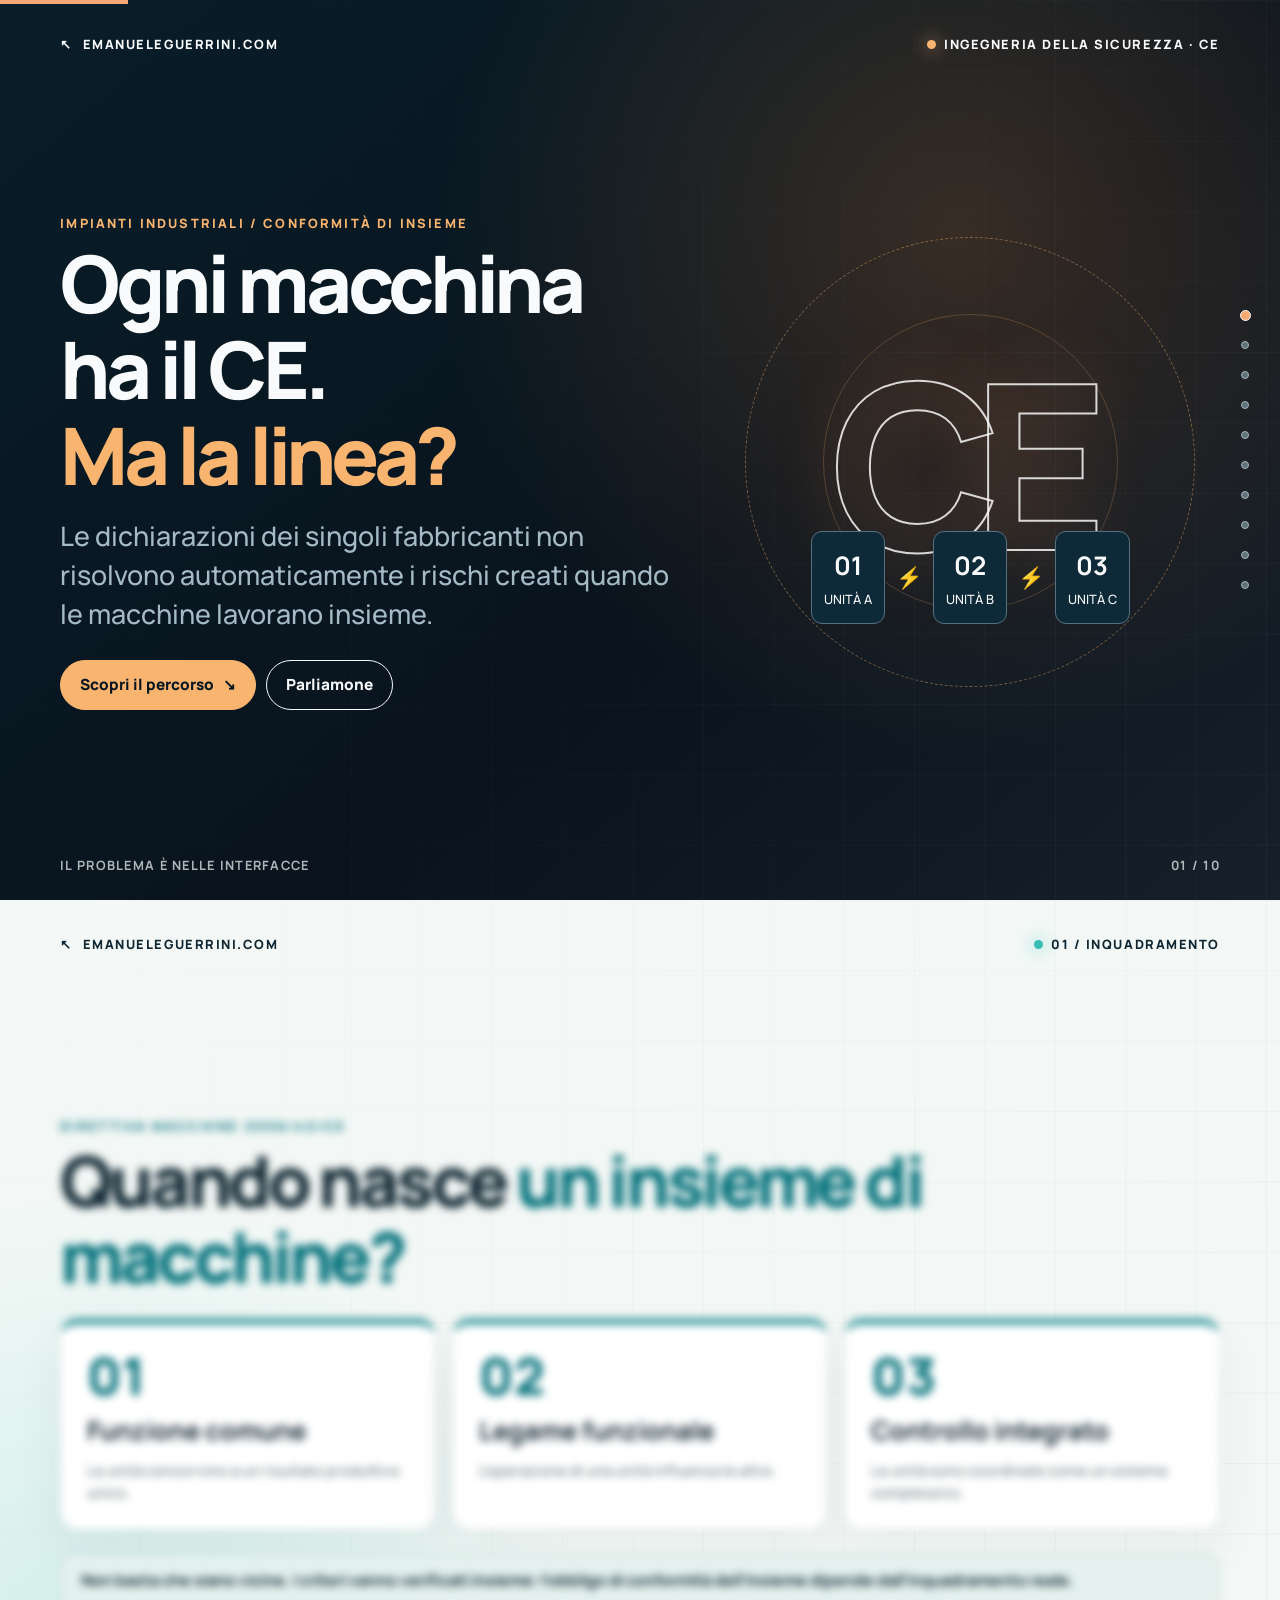
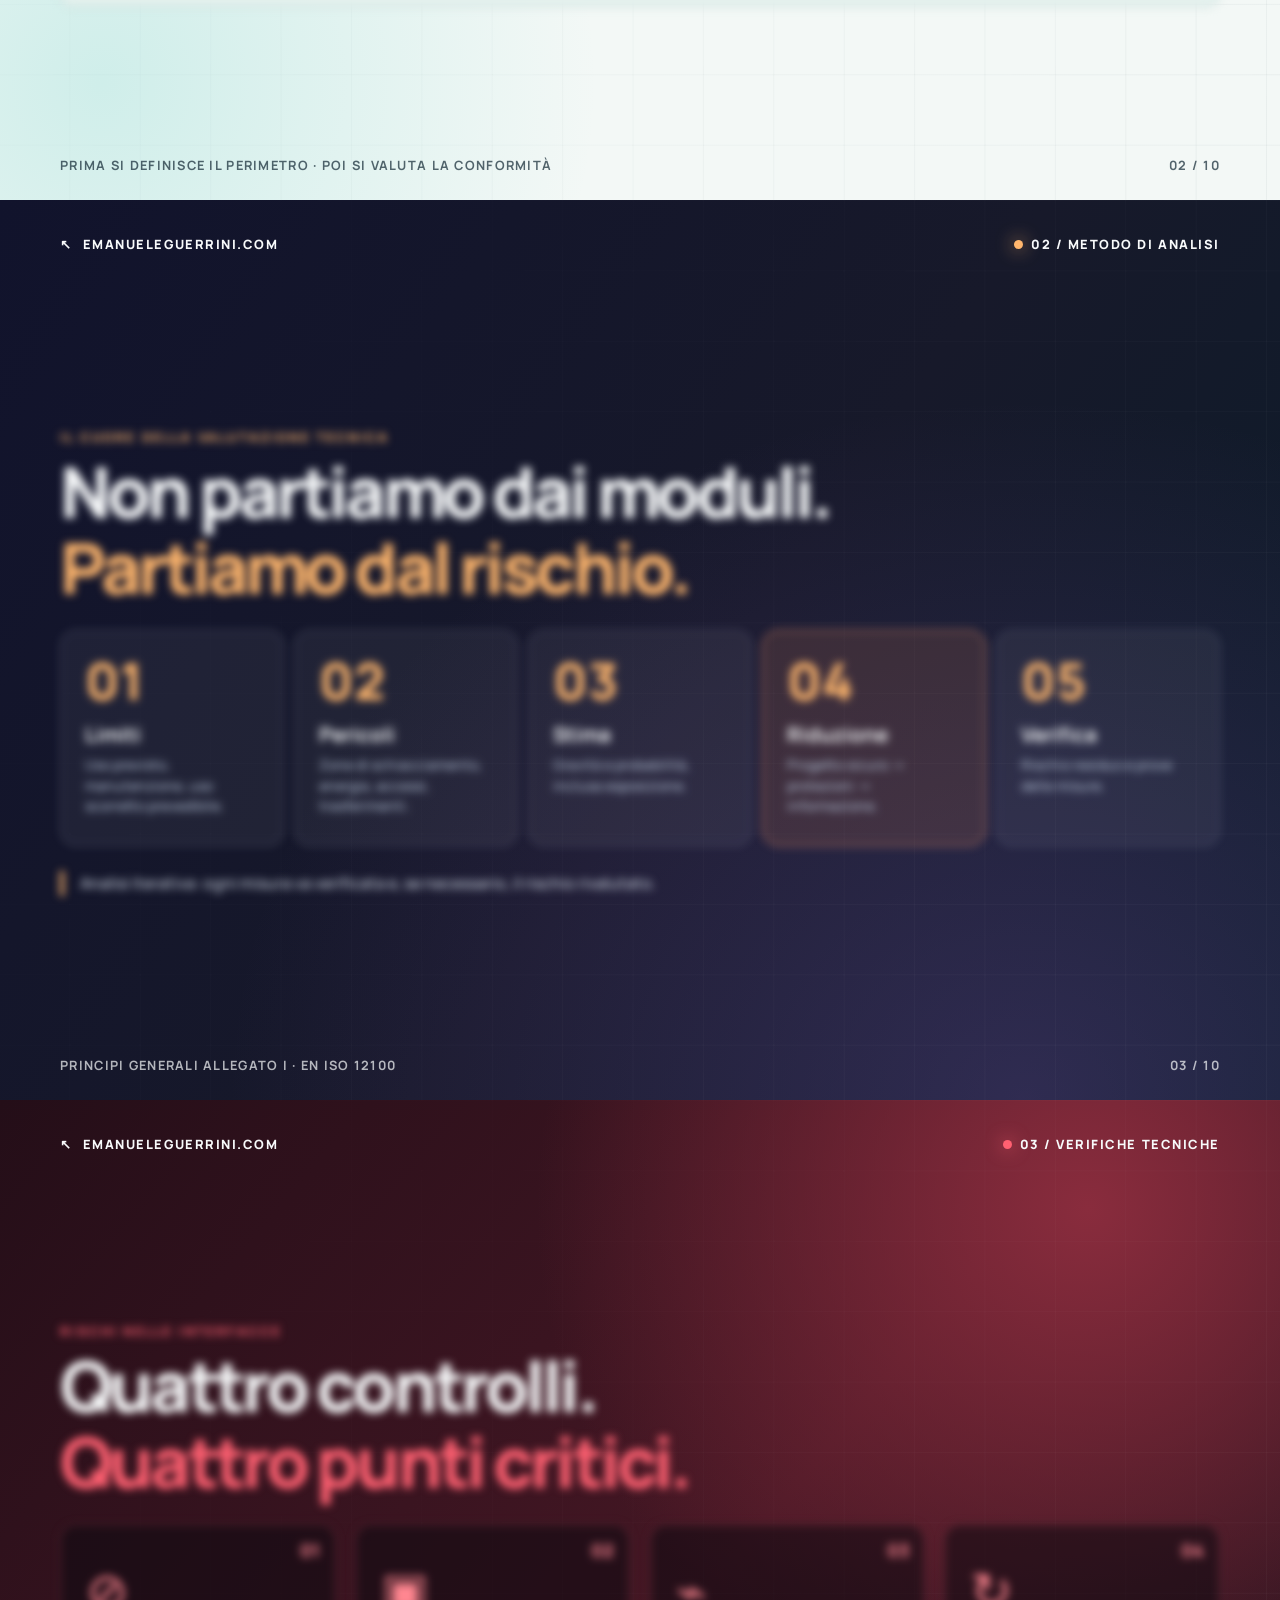
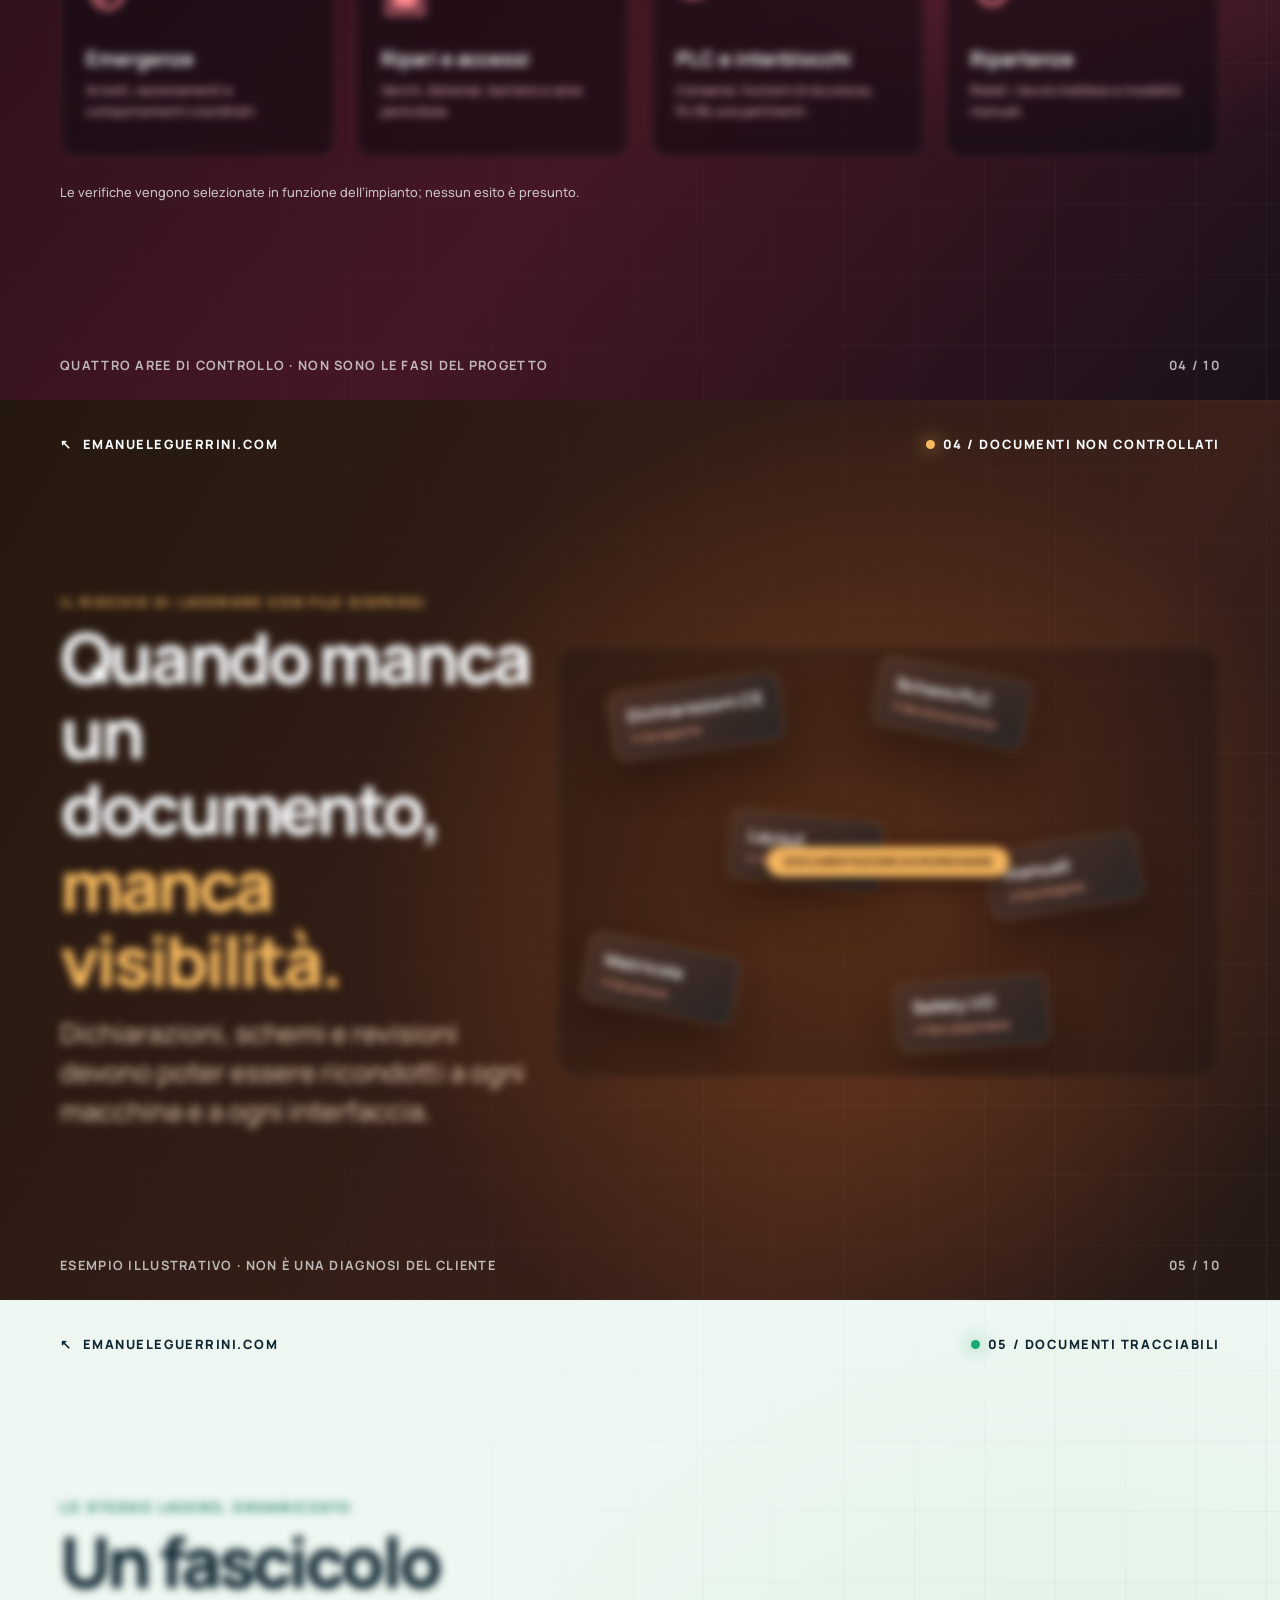
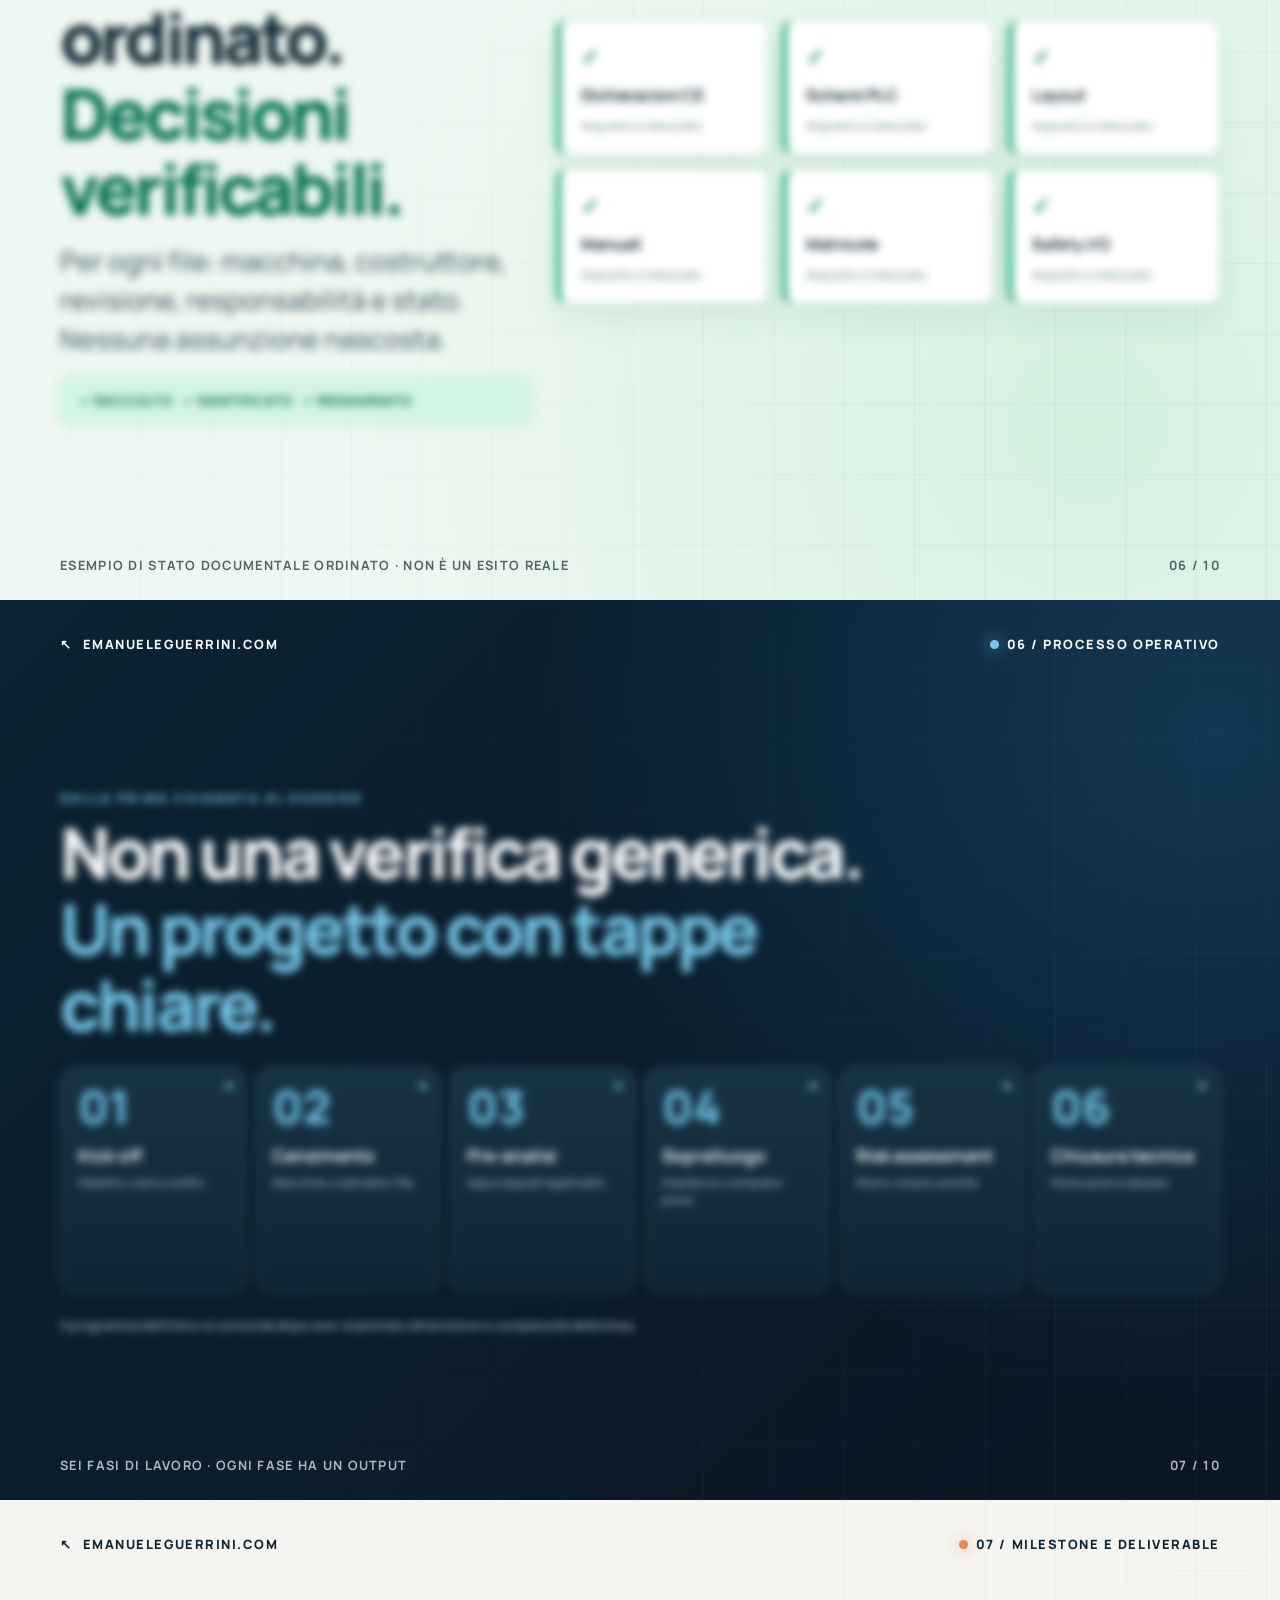
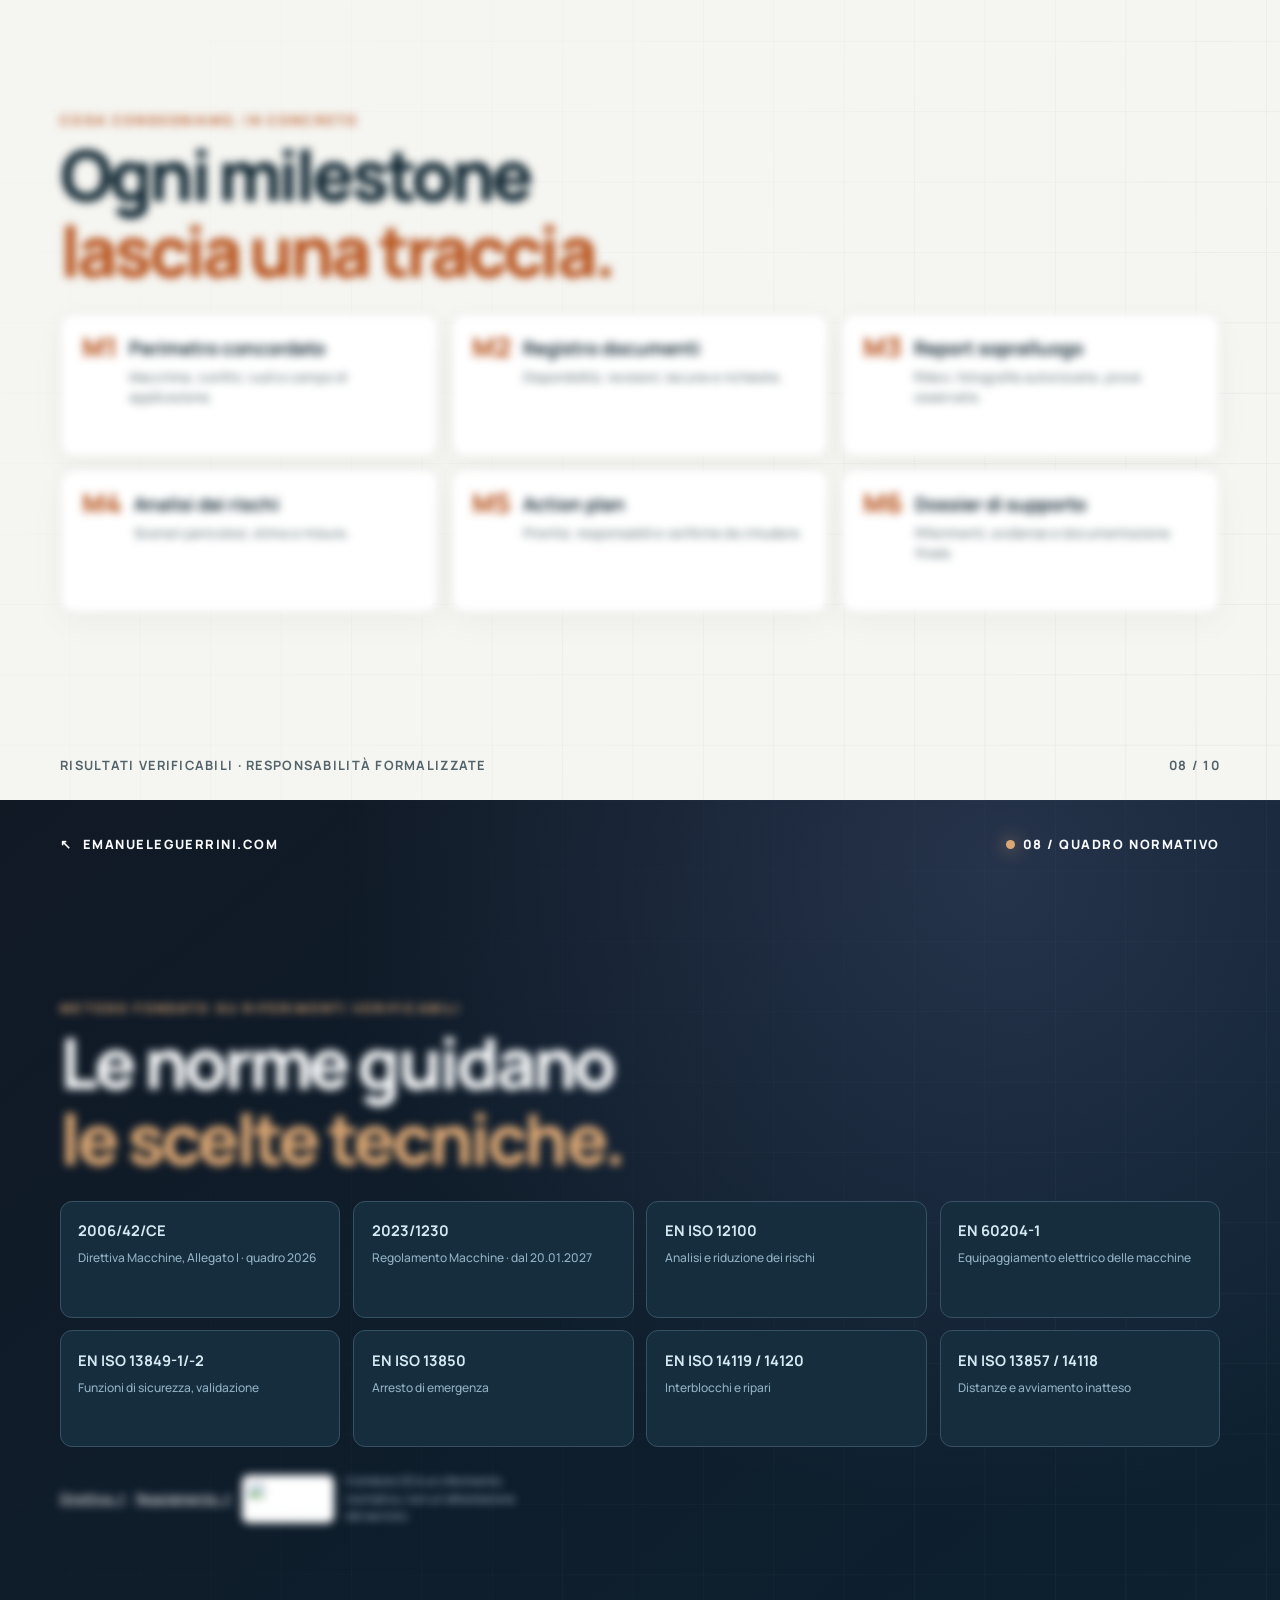
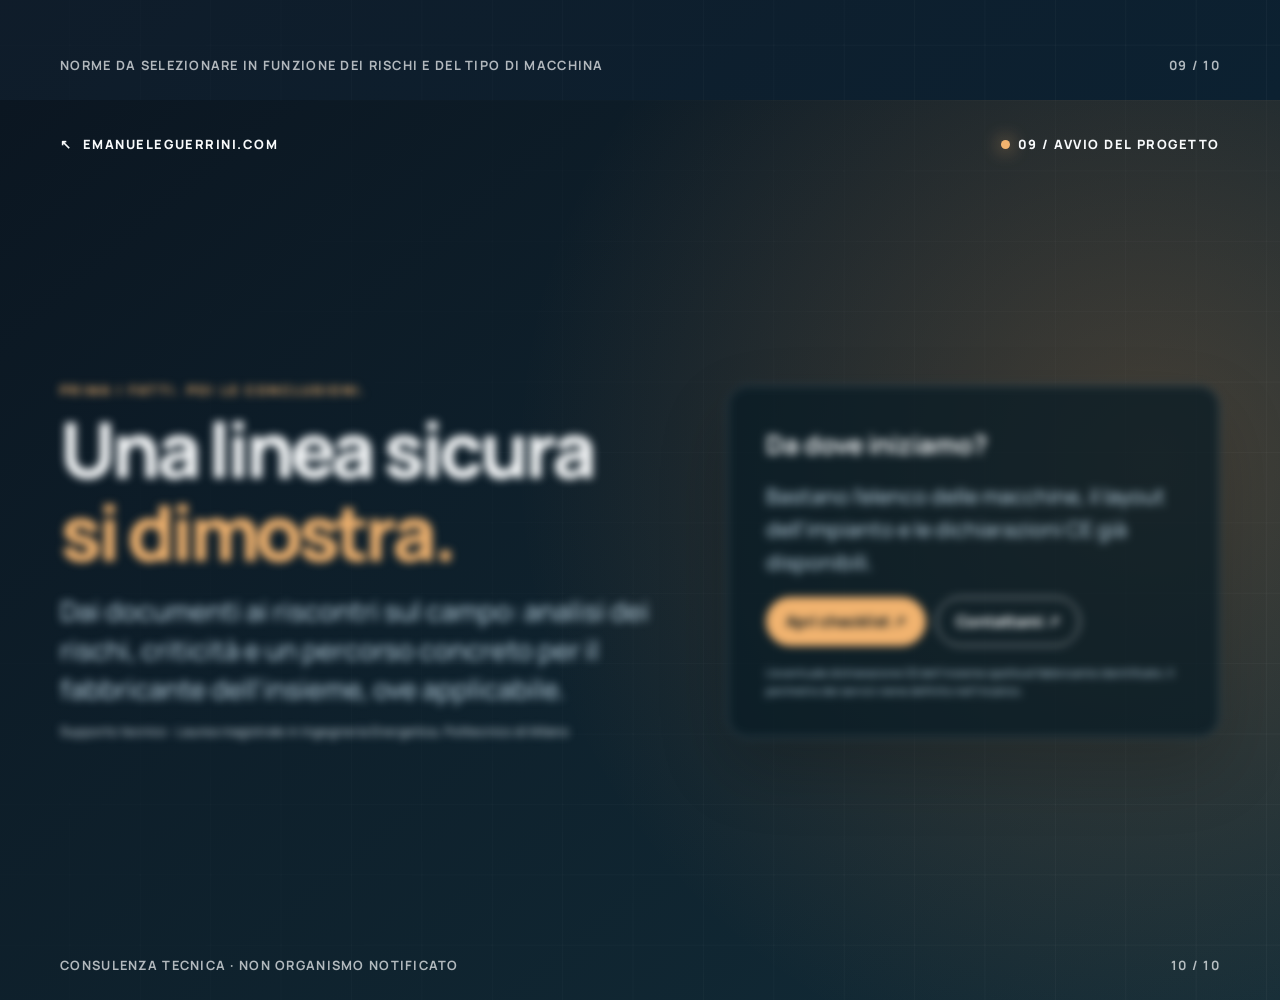
==== commit 95341e46: "Redesign CE presentation around machine risk assessment, semantic status colors and six delivery mil" ====
--- a/CE/index.html
+++ b/CE/index.html
@@ -1,28 +1,67 @@
-<!DOCTYPE html><html lang="it"><head><meta charset="UTF-8"><meta name="viewport" content="width=device-width, initial-scale=1, viewport-fit=cover"><meta name="theme-color" content="#0a2734"><meta name="robots" content="noindex,nofollow"><meta name="description" content="ELECTRA — verifica rischi e documentazione CE di macchine industriali collegate."><title>ELECTRA · Conformità CE della linea — Presentazione v2</title><style>
+<!DOCTYPE html><html lang="it"><head><meta charset="UTF-8"><meta name="viewport" content="width=device-width, initial-scale=1, viewport-fit=cover"><meta name="theme-color" content="#081b28"><meta name="robots" content="index,follow,max-image-preview:large"><link rel="canonical" href="https://emanueleguerrini.com/CE/"><meta name="description" content="Analisi dei rischi dell'insieme di macchine: Direttiva 2006/42/CE, verifica delle interfacce, raccolta documenti, sopralluoghi e piano di conformità."><title>Analisi rischi &amp; conformità CE degli insiemi di macchine | Emanuele Guerrini</title><style>
 @import url('https://fonts.googleapis.com/css2?family=Manrope:wght@400;500;600;700;800&display=swap');
-:root{--ink:#071e29;--navy:#0a2734;--paper:#edf4f2;--mint:#29d1b2;--teal:#117f77;--darksub:#afc5c7;--lightmuted:#526c73;--fs-display:clamp(1.9rem,min(6.2vw,9.4vh),6.6rem);--fs-title:clamp(1.5rem,min(4.4vw,6.6vh),4.4rem);--fs-lead:clamp(1.1rem,min(2.5vw,3.9vh),2.5rem);--fs-item:clamp(1rem,min(2vw,3.4vh),2.1rem);--fs-body:clamp(.9rem,min(1.5vw,2.5vh),1.5rem);--fs-small:clamp(.7rem,min(1.1vw,1.8vh),1.05rem);--fs-num:clamp(1.7rem,min(7vw,11.5vh),7rem);--fs-huge:clamp(2.6rem,min(10vw,16vh),11rem);--gap:clamp(.7rem,3.2vh,3rem)}
-*{box-sizing:border-box} html{scroll-snap-type:y mandatory;scroll-behavior:smooth;scrollbar-width:none}html::-webkit-scrollbar{display:none}body{margin:0;font-family:'Manrope',Arial,sans-serif;background:var(--ink)} button,a{-webkit-tap-highlight-color:transparent}a{color:inherit;text-decoration:none}.slide{height:100vh;height:100dvh;scroll-snap-align:start;scroll-snap-stop:always;overflow:hidden;position:relative;isolation:isolate;display:flex;flex-direction:column;justify-content:space-between;padding:calc(3.1vh + env(safe-area-inset-top)) max(5.8vw,calc(env(safe-area-inset-left) + 4.5vw)) calc(4vh + env(safe-area-inset-bottom)) max(5.8vw,calc(env(safe-area-inset-right) + 4.5vw))} .dark{background:radial-gradient(ellipse 60% 75% at 84% 30%,#164857 0%,transparent 72%),linear-gradient(130deg,#071e2c 5%,#0b2e3b 100%);color:#f4faf9}.light{background:radial-gradient(ellipse 65% 90% at 100% 20%,#daeee8,transparent 68%),#edf4f1;color:var(--ink)}.slide:after{content:'';position:absolute;inset:0;pointer-events:none;opacity:.16;background-image:linear-gradient(transparent 98%,currentColor 99%),linear-gradient(90deg,transparent 98%,currentColor 99%);background-size:90px 90px;mask-image:linear-gradient(90deg,transparent 22%,#000 110%);z-index:-1}.dark:after{opacity:.06} .top,.bottom{display:flex;justify-content:space-between;align-items:center;gap:12px;z-index:2}.logo{font-weight:800;letter-spacing:.25em;font-size:clamp(1.15rem,2.2vw,1.65rem);display:inline-flex;align-items:center;gap:.7rem}.logo em{height:1.15rem;width:1.15rem;background:var(--mint);clip-path:polygon(44% 0%,100% 0%,62% 46%,92% 46%,23% 100%,45% 53%,10% 53%);display:block}.light .logo em{background:var(--teal)} .top .label,.bottom{font-size:var(--fs-small);font-weight:700;letter-spacing:.11em;text-transform:uppercase}.dark .top .label,.dark .bottom{color:#a4bec4}.light .top .label,.light .bottom{color:#537079}.headline{display:flex;flex-direction:column;align-items:flex-start;position:relative;z-index:2;gap:clamp(.2rem,1.4vh,1rem)}.eyebrow{font-size:var(--fs-small);font-weight:800;letter-spacing:.18em;text-transform:uppercase;color:var(--mint)}.light .eyebrow{color:#137e73}h1,h2,h3,p{margin:0}h1{font-weight:800;letter-spacing:-.055em;line-height:1.06;font-size:var(--fs-display);max-width:17ch}h2{font-weight:800;letter-spacing:-.045em;line-height:1.06;font-size:var(--fs-title);max-width:21ch}.accent{color:var(--mint)}.light .accent{color:#128878}.lead{font-size:var(--fs-lead);font-weight:600;max-width:39ch;line-height:1.32;color:var(--darksub)}.light .lead{color:#456068}.grid3,.grid4{display:grid;grid-template-columns:repeat(3,minmax(0,1fr));gap:clamp(10px,1.6vw,24px);width:100%}.grid4{grid-template-columns:repeat(4,minmax(0,1fr))}.cell{min-height:clamp(160px,37vh,400px);display:flex;flex-direction:column;justify-content:space-between;padding:clamp(16px,2.45vh,30px);border-radius:clamp(12px,1.5vw,20px);border:1px solid}.dark .cell{background:rgba(255,255,255,.045);border-color:rgba(184,228,231,.22)}.light .cell{background:rgba(255,255,255,.66);border-color:#c6d8d5}.cell .n{font-size:var(--fs-num);font-weight:800;letter-spacing:-.06em;line-height:1;color:var(--mint)}.light .cell .n{color:#138c7c}.cell strong{font-size:var(--fs-item);line-height:1.12;letter-spacing:-.025em}.cell p{font-size:var(--fs-body);line-height:1.38;color:var(--darksub)}.light .cell p{color:#4b6970}.vcenter{display:flex;flex:1;flex-direction:column;justify-content:center;gap:clamp(18px,4vh,48px);min-height:0}.vcenter.split{flex-direction:row;align-items:center;gap:5vw}.split .headline{flex:1}.art{flex:1;min-width:0;position:relative}.machine-show{display:flex;align-items:center;justify-content:space-around;height:clamp(140px,35vh,350px)}.unit{position:relative;display:flex;flex-direction:column;gap:1.5vh;width:28%;height:70%;justify-content:center;align-items:center;border-radius:14px;border:1px solid #668b92;background:linear-gradient(140deg,#174553,#0a2c3c);box-shadow:inset 0 0 25px #1c626644,0 20px 50px #001e2f50;transform:perspective(700px) rotateY(-6deg)}.unit:before{content:'';height:2.5vh;width:55%;border:1px solid #6b98a0;background:linear-gradient(90deg,#123f4f,#1b6971)}.unit b{font-size:var(--fs-item);letter-spacing:.04em}.unit small{font-size:var(--fs-small);color:#aacfd2}.unit span{background:#26d8b5;color:#042b2e;font-size:var(--fs-small);font-weight:800;padding:.3rem .6rem;border-radius:5px}.bridge{height:2px;width:7%;background:var(--mint);box-shadow:0 0 15px var(--mint);animation:pulse 2.5s linear infinite alternate}.ring{position:absolute;right:15%;top:3%;border:2px solid #27d8bb60;border-radius:50%;width:23vw;aspect-ratio:1;animation:ring 7s linear infinite}.split-hero .unit{width:29%}.giant{font-size:var(--fs-huge);font-weight:800;letter-spacing:-.08em;color:var(--mint);line-height:.95}.big-stat{flex:1;display:flex;flex-direction:column;gap:2vh;align-items:center;justify-content:center;min-width:0;text-align:center}.big-stat p{max-width:24ch;font-size:var(--fs-lead);font-weight:600}.flowline{display:flex;align-items:stretch;gap:1vw}.step{flex:1;padding:clamp(12px,2vw,27px);min-height:clamp(150px,39vh,390px);border-radius:16px;display:flex;flex-direction:column;justify-content:space-between;background:#fff9;border:1px solid #c7dad6}.step .n{font-size:var(--fs-num);color:#168376;font-weight:800}.step strong{font-size:var(--fs-item)}.step p{font-size:var(--fs-body);color:#4b6970}.step:not(:last-child):after{content:'›';position:absolute}.chip{border:1px solid #bed5cf;border-radius:50px;padding:clamp(12px,2.2vh,22px) clamp(16px,2.2vw,28px);display:flex;align-items:center;gap:1em;font-size:var(--fs-item);font-weight:700;background:#fff9}.chip span{color:#128f7d;font-weight:800}.pill{display:flex;align-items:center;justify-content:center;gap:.7rem;background:#1bcbaa;color:#052b30;border:none;border-radius:100px;padding:clamp(12px,1.8vh,19px) clamp(23px,3vw,43px);font-size:var(--fs-body);font-weight:800;cursor:pointer;min-height:48px;box-shadow:0 9px 30px #02b8a52c;transition:scale .15s}.pill:hover{scale:1.03}.light .pill{background:#107f73;color:#fff}.pill.secondary{background:transparent;border:1px solid #8eb2b3;color:inherit;box-shadow:none}.cta-row{display:flex;gap:1rem;flex-wrap:wrap}.detail{font-size:var(--fs-small);line-height:1.42;opacity:.76;max-width:110ch}.price{display:flex;gap:2.5vw;align-items:center}.price .amount{font-size:var(--fs-huge);font-weight:800;letter-spacing:-.08em;white-space:nowrap;line-height:1}.price .amount small{font-size:var(--fs-title)}.price p{font-size:var(--fs-item);max-width:22ch}.four{display:grid;grid-template-columns:repeat(2,1fr);gap:clamp(12px,2vh,24px);width:100%}.mini{padding:clamp(15px,2.3vh,24px);border:1px solid #ffffff33;border-radius:16px;background:#ffffff09;min-height:clamp(105px,18vh,190px);display:flex;flex-direction:column;justify-content:space-between}.mini b{font-size:var(--fs-item)}.mini span{font-size:var(--fs-body);color:#adc8c8}.diagram{height:clamp(190px,38vh,400px);border-radius:20px;background:linear-gradient(140deg,#d1e8e3,#f3fcfa);border:1px solid #bbd5d0;display:flex;gap:1vw;align-items:center;padding:clamp(10px,2vw,25px);flex:1}.diagram .dunit{flex:1;border:2px solid #9abeb7;background:#ffffff9c;border-radius:13px;height:55%;display:flex;align-items:center;justify-content:center;font-size:var(--fs-item);font-weight:800}.diagram .dlink{width:5%;height:2px;background:#e09d45;position:relative}.diagram .dlink:after{content:'!';font-size:var(--fs-item);font-weight:900;color:#9d5b18;position:absolute;left:50%;top:-2rem;transform:translateX(-50%)}.seal{display:inline-flex;border:1px solid #29d1b2;color:#29d1b2;font-size:var(--fs-small);padding:.6rem 1rem;border-radius:99px;font-weight:800;letter-spacing:.1em;max-width:max-content}.light .seal{color:#137f73;border-color:#137f73}.bottom .pg{font-weight:800}.progress{position:fixed;z-index:40;top:0;left:0;width:0;height:4px;background:var(--mint);box-shadow:0 0 16px #22d6ae}.nav-dots{position:fixed;top:50%;transform:translateY(-50%);right:13px;z-index:50;display:flex;flex-direction:column;gap:8px}.dot{appearance:none;border:1px solid #5baaa9;background:#0c2631ad;border-radius:50%;width:13px;height:13px;cursor:pointer;padding:0;transition:scale .2s,background .2s}.dot.active{background:var(--mint);scale:1.25}.rv{opacity:0;transform:translateY(20px);filter:blur(5px);transition:opacity .6s cubic-bezier(.23,1,.32,1),transform .6s cubic-bezier(.23,1,.32,1),filter .6s cubic-bezier(.23,1,.32,1);transition-delay:var(--d,0s)}.in .rv{opacity:1;transform:none;filter:none}.float{animation:float 6.5s ease-in-out infinite}.background-orb{position:absolute;width:45vw;aspect-ratio:1;right:-15vw;bottom:-20vw;border-radius:50%;background:radial-gradient(circle,#20d6b514,transparent 70%);z-index:-1}.light .background-orb{background:radial-gradient(circle,#1ab59e20,transparent 70%)}@keyframes float{0%,100%{transform:translateY(0) rotate(0)}50%{transform:translateY(-1.4vh) rotate(-.4deg)}}@keyframes pulse{from{opacity:.35}to{opacity:1}}@keyframes ring{to{transform:rotate(360deg)}}.legal-b{font-size:var(--fs-small);line-height:1.35;color:#456870}.legal-b a{text-decoration:underline} .slide .slide-actions{margin-top:clamp(10px,2vh,24px)}
-@media (max-width:760px){:root{--fs-display:clamp(2rem,9vw,2.9rem);--fs-title:clamp(1.6rem,7.2vw,2.3rem);--fs-lead:clamp(1.2rem,5.2vw,1.7rem);--fs-item:clamp(1.05rem,4.6vw,1.45rem);--fs-body:clamp(.98rem,4.1vw,1.25rem);--fs-num:clamp(1.8rem,8.4vw,2.8rem)}.slide{padding:calc(4vh + env(safe-area-inset-top)) calc(6vw + env(safe-area-inset-left)) calc(4vh + env(safe-area-inset-bottom)) calc(6vw + env(safe-area-inset-right))}.top .label{display:none}.vcenter.split{flex-direction:column;align-items:stretch;justify-content:center;gap:3vh}.split .headline{flex:0}.grid4,.grid3{grid-template-columns:1fr 1fr;gap:12px}.grid3 .cell:nth-child(3){grid-column:1/-1}.cell{min-height:clamp(94px,15vh,170px)}.cell:nth-child(n+3) p{display:none}.mini{min-height:clamp(95px,15vh,150px)}.mini span{display:none}.nav-dots{display:none}.bottom .hide-m,.hide-m{display:none!important}.giant{font-size:clamp(4rem,22vw,8rem)}.machine-show{height:25vh}.unit{height:72%}.unit small{display:none}.diagram{height:28vh;min-height:150px;flex:none}.step{min-height:clamp(120px,18vh,190px)}.flowline{display:grid;grid-template-columns:repeat(2,1fr)}.four{gap:10px}.price{flex-direction:column;align-items:flex-start;gap:1vh}.price .amount{font-size:clamp(3rem,13vw,6rem)}h1{max-width:17ch}.logo{font-size:1.1rem}.vcenter{gap:3vh}.lead{max-width:36ch}}
-@media (max-height:700px) and (max-width:760px){.hide-ms{display:none!important}.vcenter{gap:1.4vh}.grid3 .cell:nth-child(3),.grid4 .cell:nth-child(4){display:none}.cell{min-height:12vh;padding:12px}.mini{min-height:13vh}.slide .detail{font-size:.68rem}.headline{gap:1vh}}
-@media (max-height:520px){.hide-s{display:none!important}.slide{padding-top:3vh;padding-bottom:3vh}.headline{gap:1vh}h1,h2{font-size:clamp(1.25rem,5vh,3rem);max-width:60ch}.lead{font-size:clamp(.8rem,3.2vh,1.4rem)}.vcenter{gap:2vh}.grid3,.grid4,.flowline{display:flex}.cell,.mini,.step{min-height:20vh;padding:1rem;flex:1}.cell .n,.step .n{font-size:1.7rem}.cell p,.step p,.mini span{display:none}.machine-show{height:30vh}.giant{font-size:3.5rem}.price .amount{font-size:3.8rem}.slide .detail{display:none}.diagram{height:30vh;min-height:0}.bottom{font-size:.6rem}}
-@media (prefers-reduced-motion:reduce){html{scroll-behavior:auto}.rv{transition:none;opacity:1;transform:none;filter:none}.float,.ring,.bridge{animation:none}.dot{transition:none}*{scroll-behavior:auto!important}}
-.doc-modal{width:min(860px,calc(100vw - 24px));max-height:min(90dvh,900px);border:1px solid #bed7d2;border-radius:23px;background:#f1f7f4;color:#062b33;padding:clamp(20px,4vw,42px);box-shadow:0 30px 90px #0009;font-family:Manrope,Arial,sans-serif}.doc-modal::backdrop{background:#031c24c9;backdrop-filter:blur(10px)}.doc-modal h3{font-size:clamp(1.5rem,3vw,2.4rem);letter-spacing:-.04em;line-height:1.1}.doc-modal p{font-size:1rem;line-height:1.45;color:#517079;margin:.7rem 0 1rem}.modal-top{display:flex;justify-content:space-between;gap:1rem}.modal-close{appearance:none;border:1px solid #b2cac5;border-radius:50%;width:46px;height:46px;min-width:46px;background:white;color:#07393e;font-size:1.4rem;cursor:pointer}.doc-modal label{display:block;font-size:.8rem;font-weight:800;letter-spacing:.03em;margin:1rem 0 .35rem}.doc-modal input[type=text],.doc-modal input[type=file]{font:inherit;width:100%;padding:13px 15px;background:#fff;border:1px solid #b9d0cb;border-radius:10px;color:#0a2d38}.doc-modal input[type=checkbox]{width:18px;height:18px;accent-color:#117f73}.modal-row{display:grid;grid-template-columns:1fr 1fr;gap:.7rem}.modal-checks{display:grid;grid-template-columns:1fr 1fr;gap:.5rem;margin:1rem 0}.modal-checks label{display:flex;gap:.7rem;align-items:center;margin:.15rem 0;padding:.8rem;background:#fff;border:1px solid #d2e2dd;border-radius:10px;font-size:.9rem}.modal-actions{display:flex;flex-wrap:wrap;align-items:center;gap:.75rem;margin-top:1.2rem}.doc-modal button.action{appearance:none;border:0;border-radius:80px;background:#0e8274;color:#fff;font:inherit;font-weight:800;padding:13px 20px;min-height:48px;cursor:pointer}.doc-modal button.action.alt{background:white;color:#11695f;border:1px solid #9cc6bd}.doc-modal .privacy{font-size:.79rem;line-height:1.4;color:#526e76}.doc-status{font-size:.86rem;min-height:1.2rem;color:#137d72;font-weight:700}.machine-list{font-size:.89rem;margin-top:.5rem;color:#31545d} @media(max-width:650px){.modal-row,.modal-checks{grid-template-columns:1fr}.doc-modal{padding:20px}}
-.qa *, .qa .rv{transition:none!important;animation:none!important}.qa .rv{opacity:1!important;filter:none!important;transform:none!important}
-</style></head><body><div class="progress" id="progress"></div><nav class="nav-dots" id="navDots" aria-label="Vai alla slide"></nav><main id="deck"><section class="slide dark" id="s1" data-index="0" aria-label="Slide 1 di 10"><div class="background-orb"></div><div class="top"><span class="logo"><em aria-hidden="true"></em>ELECTRA</span><span class="label">VERIFICA CE · INSIEME DI MACCHINE</span></div><div class="vcenter"><div class="vcenter split split-hero"><div class="headline"><div class="eyebrow rv" style="--d:.1s">ENGINEERING / MACHINE SAFETY</div><h1 class="rv" style="--d:.25s">Ogni macchina ha il CE.<br><span class="accent">E la linea?</span></h1><p class="lead rv" style="--d:.45s">Verifichiamo ciò che accade <strong>tra le macchine</strong>, dalla sicurezza alla documentazione.</p><div class="rv slide-actions" style="--d:.7s"><a class="pill" href="#s2">Scopri il percorso&nbsp;→</a></div></div><div class="art hide-s rv" style="--d:.55s"><div class="ring"></div><div class="machine-show"><div class="unit"><small>MACCHINA 01</small><span>CE</span><b>UNITÀ A</b></div><div class="bridge"></div><div class="unit"><small>MACCHINA 02</small><span>CE</span><b>UNITÀ B</b></div><div class="bridge"></div><div class="unit"><small>MACCHINA 03</small><span>CE</span><b>UNITÀ C</b></div></div></div></div></div><div class="bottom"><span>PROPOSTA TECNICA · NOVEMBRE 2026</span><span class="pg">01 / 10</span></div></section><section class="slide light" id="s2" data-index="1" aria-label="Slide 2 di 10"><div class="background-orb"></div><div class="top"><span class="logo"><em aria-hidden="true"></em>ELECTRA</span><span class="label">COSA CAMBIA CON L’INTEGRAZIONE</span></div><div class="vcenter"><div class="headline rv"><div class="eyebrow">IL PUNTO DI PARTENZA</div><h2>Il CE delle singole macchine<br><span class="accent">non copre automaticamente</span> la linea.</h2></div><div class="diagram rv" style="--d:.25s"><div class="dunit">CE A</div><div class="dlink"></div><div class="dunit">CE B</div><div class="dlink"></div><div class="dunit">CE C</div></div><p class="lead rv" style="--d:.42s">La domanda è: funzionano come un unico insieme?</p></div><div class="bottom"><span>PROPOSTA TECNICA · NOVEMBRE 2026</span><span class="pg">02 / 10</span></div></section><section class="slide dark" id="s3" data-index="2" aria-label="Slide 3 di 10"><div class="background-orb"></div><div class="top"><span class="logo"><em aria-hidden="true"></em>ELECTRA</span><span class="label">I PUNTI DA VERIFICARE</span></div><div class="vcenter"><div class="headline rv"><div class="eyebrow">I RISCHI NASCONO NELLE INTERFACCE</div><h2>Quattro verifiche<br><span class="accent">che fanno la differenza.</span></h2></div><div class="four"><div class="mini rv" style="--d:.15s"><b>01 · Emergenze</b><span>Arresti coordinati</span></div><div class="mini rv" style="--d:.3s"><b>02 · Accessi</b><span>Ripari e varchi</span></div><div class="mini rv" style="--d:.45s"><b>03 · PLC / consensi</b><span>Comandi e interblocchi</span></div><div class="mini rv" style="--d:.6s"><b>04 · Ripartenze</b><span>Riavvii inattesi</span></div></div></div><div class="bottom"><span>PROPOSTA TECNICA · NOVEMBRE 2026</span><span class="pg">03 / 10</span></div></section><section class="slide light" id="s4" data-index="3" aria-label="Slide 4 di 10"><div class="background-orb"></div><div class="top"><span class="logo"><em aria-hidden="true"></em>ELECTRA</span><span class="label">IL NOSTRO APPROCCIO</span></div><div class="vcenter"><div class="headline rv"><div class="eyebrow">METODO ELECTRA</div><h2>Quattro passaggi.<br><span class="accent">Risultati tangibili.</span></h2></div><div class="flowline"><div class="step rv" style="--d:.1s"><div class="n">01</div><strong>Raccogliamo</strong><p>File e layout</p></div><div class="step rv" style="--d:.25s"><div class="n">02</div><strong>Verifichiamo</strong><p>Sopralluogo</p></div><div class="step rv" style="--d:.4s"><div class="n">03</div><strong>Segnaliamo</strong><p>Criticità</p></div><div class="step rv" style="--d:.55s"><div class="n">04</div><strong>Supportiamo</strong><p>Percorso CE se dovuto</p></div></div></div><div class="bottom"><span>PROPOSTA TECNICA · NOVEMBRE 2026</span><span class="pg">04 / 10</span></div></section><section class="slide dark" id="s5" data-index="4" aria-label="Slide 5 di 10"><div class="background-orb"></div><div class="top"><span class="logo"><em aria-hidden="true"></em>ELECTRA</span><span class="label">PRIMA DI INIZIARE</span></div><div class="vcenter"><div class="headline rv"><div class="eyebrow">SERVONO SOLO TRE GRUPPI DI DATI</div><h2>Partiamo da quello<br><span class="accent">che avete già.</span></h2></div><div class="grid3"><div class="cell rv" style="--d:.15s"><div class="n">01</div><strong>Elenco macchine</strong><p>Costruttore, modello, matricola.</p></div><div class="cell rv" style="--d:.3s"><div class="n">02</div><strong>Layout impianto</strong><p>Schema dei collegamenti.</p></div><div class="cell rv" style="--d:.45s"><div class="n">03</div><strong>CE e manuali</strong><p>Dichiarazioni e schemi disponibili.</p></div></div><div class="cta-row rv hide-ms" style="--d:.6s"><a class="pill secondary" href="#raccolta" data-open-portal>Apri raccolta documenti&nbsp;↗</a></div></div><div class="bottom"><span>PROPOSTA TECNICA · NOVEMBRE 2026</span><span class="pg">05 / 10</span></div></section><section class="slide light" id="s6" data-index="5" aria-label="Slide 6 di 10"><div class="background-orb"></div><div class="top"><span class="logo"><em aria-hidden="true"></em>ELECTRA</span><span class="label">IL SOPRALLUOGO</span></div><div class="vcenter"><div class="headline rv"><div class="eyebrow">VERIFICA SUL CAMPO</div><h2>Andiamo sulle macchine.<br><span class="accent">Non restiamo al tavolo.</span></h2></div><div class="grid3"><div class="cell rv" style="--d:.15s"><div class="n">1</div><strong>Vediamo il ciclo</strong><p>Flussi e logiche di linea</p></div><div class="cell rv" style="--d:.3s"><div class="n">2</div><strong>Controlliamo i rischi</strong><p>Accessi e protezioni</p></div><div class="cell rv" style="--d:.45s"><div class="n">3</div><strong>Concordiamo le prove</strong><p>Test solo in condizioni sicure</p></div></div></div><div class="bottom"><span>PROPOSTA TECNICA · NOVEMBRE 2026</span><span class="pg">06 / 10</span></div></section><section class="slide dark" id="s7" data-index="6" aria-label="Slide 7 di 10"><div class="background-orb"></div><div class="top"><span class="logo"><em aria-hidden="true"></em>ELECTRA</span><span class="label">IL DELIVERABLE</span></div><div class="vcenter"><div class="headline rv"><div class="eyebrow">ALLA FINE DELLA VERIFICA</div><h2>Un piano chiaro.<br><span class="accent">Con priorità operative.</span></h2></div><div class="grid3"><div class="cell rv" style="--d:.2s"><div class="n">A</div><strong>Rischi da gestire</strong><p>Problema e posizione</p></div><div class="cell rv" style="--d:.4s"><div class="n">B</div><strong>Documenti mancanti</strong><p>Responsabile e scadenza</p></div><div class="cell rv" style="--d:.6s"><div class="n">C</div><strong>Azioni correttive</strong><p>Priorità e verifica finale</p></div></div></div><div class="bottom"><span>PROPOSTA TECNICA · NOVEMBRE 2026</span><span class="pg">07 / 10</span></div></section><section class="slide light" id="s8" data-index="7" aria-label="Slide 8 di 10"><div class="background-orb"></div><div class="top"><span class="logo"><em aria-hidden="true"></em>ELECTRA</span><span class="label">LA DOMANDA TECNICA DECISIVA</span></div><div class="vcenter"><div class="headline rv"><div class="eyebrow">NON SEMPRE SERVE UNA NUOVA MARCATURA</div><h2>È davvero un<br><span class="accent">insieme di macchine?</span></h2></div><div class="grid3"><div class="cell rv" style="--d:.15s"><div class="n">01</div><strong>Scopo comune</strong><p>Un'unica funzione</p></div><div class="cell rv" style="--d:.3s"><div class="n">02</div><strong>Legame funzionale</strong><p>Le unità si influenzano</p></div><div class="cell rv" style="--d:.45s"><div class="n">03</div><strong>Controllo comune</strong><p>Comandi coordinati</p></div></div><p class="detail rv hide-ms" style="--d:.6s">L'inquadramento deriva dalla Direttiva 2006/42/CE e dalla guida applicativa della Commissione europea. La dichiarazione finale, se dovuta, resta responsabilità del soggetto individuato come fabbricante dell’insieme.</p></div><div class="bottom"><span>PROPOSTA TECNICA · NOVEMBRE 2026</span><span class="pg">08 / 10</span></div></section><section class="slide dark" id="s9" data-index="8" aria-label="Slide 9 di 10"><div class="background-orb"></div><div class="top"><span class="logo"><em aria-hidden="true"></em>ELECTRA</span><span class="label">LA PROPOSTA INIZIALE</span></div><div class="vcenter"><div class="headline rv"><div class="eyebrow">FASE A · INQUADRAMENTO PRELIMINARE</div><h2>Prima la diagnosi.<br><span class="accent">Poi il lavoro completo.</span></h2></div><div class="price rv" style="--d:.2s"><div class="amount">4.970<small> €</small></div><p>+ IVA · valore indicativo da confermare su perimetro e accessibilità</p></div><div class="grid3 rv hide-ms" style="--d:.4s"><div class="cell"><strong>1 sopralluogo</strong></div><div class="cell"><strong>Fino a 10 macchine*</strong></div><div class="cell"><strong>Rapporto preliminare</strong></div></div><p class="detail rv" style="--d:.6s">* Ipotesi commerciale: un sito, documenti accessibili. Sono esclusi interventi correttivi, prove specialistiche e redazione completa della documentazione CE. Quota e perimetro soggetti ad accordo scritto.</p></div><div class="bottom"><span>PROPOSTA TECNICA · NOVEMBRE 2026</span><span class="pg">09 / 10</span></div></section><section class="slide light" id="s10" data-index="9" aria-label="Slide 10 di 10"><div class="background-orb"></div><div class="top"><span class="logo"><em aria-hidden="true"></em>ELECTRA</span><span class="label">INIZIAMO</span></div><div class="vcenter"><div class="vcenter split"><div class="headline"><div class="eyebrow rv">ELECTRA · ENGINEERING SERVICES</div><h1 class="rv" style="--d:.2s">Mettiamo in chiaro<br><span class="accent">la vostra linea.</span></h1><p class="lead rv" style="--d:.4s">Bastano il layout, l’elenco macchine e i documenti già disponibili.</p><div class="cta-row rv" style="--d:.6s"><a class="pill" href="mailto:info@electra-srl.it?subject=Richiesta%20sopralluogo%20CE%20insieme%20macchine">Richiedi un sopralluogo&nbsp;↗</a></div><p class="legal-b rv" style="--d:.7s">info@electra-srl.it · www.electra-srl.it</p></div><div class="big-stat rv hide-s" style="--d:.4s"><div class="float giant">CE<span style="color:#0c8177">.</span></div><p>Un solo percorso. Responsabilità definite.</p></div></div></div><div class="bottom"><span>SUPPORTO ALLA VALUTAZIONE E ALLA DOCUMENTAZIONE · NON ENTE CERTIFICATORE</span><span class="pg">10 / 10</span></div></section></main>
-<dialog class="doc-modal" id="docModal" aria-labelledby="docTitle"><div class="modal-top"><div><div class="eyebrow">ELECTRA · RACCOLTA DOCUMENTALE</div><h3 id="docTitle">Prepariamo il materiale.</h3></div><button class="modal-close" id="closeModal" aria-label="Chiudi">×</button></div><p>Inserite le macchine, selezionate i documenti disponibili e scaricate un pacchetto ZIP ordinato. <strong>Non viene inviato nulla online.</strong></p><div class="modal-row"><div><label for="make">Macchina / costruttore</label><input id="make" type="text" placeholder="Es. confezionatrice ABC"></div><div><label for="serial">Modello / matricola</label><input id="serial" type="text" placeholder="Es. M200 · 2026-018"></div></div><div class="modal-actions"><button id="addMachine" class="action alt" type="button">+ Aggiungi macchina</button><span id="machineCount" class="doc-status">0 macchine</span></div><div id="machineList" class="machine-list"></div><div class="modal-checks"><label><input type="checkbox" data-doc="layout"> Layout impianto</label><label><input type="checkbox" data-doc="ce"> Dichiarazioni CE</label><label><input type="checkbox" data-doc="manuali"> Manuali</label><label><input type="checkbox" data-doc="schemi"> Schemi elettrici / PLC</label></div><label for="docFiles">Allega i file disponibili (PDF, CAD, immagini, ecc.)</label><input type="file" id="docFiles" multiple><div class="modal-actions"><button class="action" id="exportPack" type="button">Prepara pacchetto ZIP ↓</button><a class="action alt" href="ELECTRA_Checklist_Documenti.xlsx" download style="border:1px solid #9cc6bd;border-radius:80px;padding:13px 20px;min-height:48px;font-weight:800">Checklist Excel ↓</a></div><p class="privacy">I documenti rimangono nel browser fino al download. Per inviarli a Electra occorre condividerli separatamente con un canale sicuro concordato.</p><div class="doc-status" id="docStatus" role="status"></div></dialog>
-<script>
-const slides=[...document.querySelectorAll('.slide')], nav=document.getElementById('navDots'),bar=document.getElementById('progress');let index=0;let keyLock=false;
-slides.forEach((s,i)=>{const d=document.createElement('button');d.className='dot';d.type='button';d.setAttribute('aria-label',`Vai alla slide ${i+1}`);d.addEventListener('click',()=>go(i));nav.appendChild(d)});const dots=[...nav.children];
-function mark(i){index=i;bar.style.width=(100*(i+1)/slides.length)+'%';dots.forEach((b,j)=>{b.classList.toggle('active',j===i);b.setAttribute('aria-current',j===i?'true':'false')})}
-function go(i){i=Math.max(0,Math.min(slides.length-1,i));slides[i].scrollIntoView({behavior:window.matchMedia('(prefers-reduced-motion: reduce)').matches?'instant':'smooth',block:'start'});mark(i)}
-const ob=new IntersectionObserver(es=>es.forEach(e=>{e.target.classList.toggle('in',e.isIntersecting&&e.intersectionRatio>=.55);if(e.isIntersecting&&e.intersectionRatio>=.55)mark(+e.target.dataset.index)}),{threshold:[.1,.55,.9]});slides.forEach(s=>ob.observe(s));
+:root{--bg:#07131c;--muted:#97abb7;--white:#f8fafb;--red:#ff5363;--amber:#f3aa4c;--green:#54d6a0;--cyan:#76c7e7;--fs-title:clamp(1.8rem,min(5.6vw,7.8vh),5.75rem);--fs-body:clamp(.92rem,min(1.65vw,2.55vh),1.48rem);--fs-tag:clamp(.69rem,min(1vw,1.7vh),.98rem);}
+*{box-sizing:border-box}html{scroll-snap-type:y mandatory;scroll-behavior:smooth;scrollbar-width:none}html::-webkit-scrollbar{display:none}body{margin:0;background:var(--bg);color:var(--white);font:500 var(--fs-body)/1.55 Manrope,Arial,sans-serif;overflow-x:hidden}a{color:inherit;text-decoration:none}button,input{font:inherit}button{cursor:pointer}a:focus-visible,button:focus-visible,input:focus-visible{outline:3px solid #f6c365;outline-offset:4px}
+.slide{position:relative;min-height:100vh;height:100dvh;overflow:hidden;scroll-snap-align:start;scroll-snap-stop:always;display:flex;flex-direction:column;isolation:isolate;padding:calc(2.5vh + env(safe-area-inset-top)) max(4.7vw,calc(20px + env(safe-area-inset-left))) calc(2.9vh + env(safe-area-inset-bottom));}
+.slide:before{content:"";position:absolute;z-index:-1;inset:0;background-image:linear-gradient(90deg,transparent 98%,rgba(255,255,255,.035) 98%),linear-gradient(0deg,transparent 98%,rgba(255,255,255,.035) 98%);background-size:clamp(40px,5.5vw,90px) clamp(40px,5.5vw,90px);mask-image:linear-gradient(125deg,transparent,black);pointer-events:none}
+.slide-head,.foot{display:flex;align-items:center;justify-content:space-between;gap:16px;position:relative;z-index:4;font-size:var(--fs-tag);letter-spacing:.12em;font-weight:800;text-transform:uppercase;line-height:1.3}
+.slide-head .home-link{display:inline-flex;align-items:center;gap:10px;min-height:44px}.home-link:hover{opacity:.7}.slide-head .tag{display:flex;align-items:center;gap:8px}.slide-head .tag:before{content:"";width:9px;height:9px;border-radius:50%;background:var(--accent);box-shadow:0 0 18px var(--accent)}
+.foot{letter-spacing:.10em;font-weight:700;opacity:.7}.slide-body{width:100%;max-width:1530px;flex:1;min-height:0;display:flex;flex-direction:column;justify-content:center;align-self:center;gap:clamp(12px,2.7vh,34px);padding:clamp(15px,3vh,36px) 0}
+.kicker{color:var(--accent);font-size:var(--fs-tag);font-weight:800;letter-spacing:.17em;text-transform:uppercase;margin:0 0 .4rem;display:block}.light .kicker{color:var(--text-accent)}
+h1,h2,h3,p{margin:0}h1,h2{font-size:var(--fs-title);line-height:1.08;letter-spacing:-.055em;font-weight:800;max-width:19ch}h1 em,h2 em{font-style:normal;color:var(--accent)}.light h1 em,.light h2 em{color:var(--text-accent)}.lead{max-width:65ch;color:var(--body-color);line-height:1.45;font-size:clamp(.98rem,min(2.25vw,3vh),1.68rem)}.note{font-size:var(--fs-tag);opacity:.75;line-height:1.5}.accent-text{color:var(--accent)}.pill{min-height:48px;padding:12px 19px;border:1px solid currentColor;border-radius:999px;display:inline-flex;align-items:center;gap:9px;font-weight:800;font-size:clamp(.84rem,1.2vw,1.02rem);letter-spacing:0;transition:background .25s,transform .25s}.pill:hover{transform:translateY(-3px);background:rgba(255,255,255,.08)}.pill.primary{background:var(--accent);border-color:var(--accent);color:#061620}.pill.primary:hover{filter:brightness(1.07)}
+.rv{opacity:0;transform:translateY(24px);filter:blur(4px);transition:opacity .68s,transform .68s,filter .68s;transition-delay:var(--d,0s)}.in .rv{opacity:1;transform:none;filter:none}
+.hero{--accent:#f9b570;--body-color:#a4bac5;background:radial-gradient(circle at 75% 26%,rgba(255,151,66,.19),transparent 45%),linear-gradient(140deg,#081d28 5%,#09131d 58%,#16202a 100%)}
+.hero-layout{display:grid;grid-template-columns:1.1fr .9fr;gap:4vw;align-items:center}.hero h1{font-size:clamp(2.05rem,min(6.2vw,9.8vh),7rem)}.hero .lead{max-width:45ch}.hero-graphic{position:relative;min-height:clamp(250px,43vh,550px);display:flex;align-items:center;justify-content:center}
+.ring{position:absolute;width:min(40vw,50vh);aspect-ratio:1;border:1px dashed rgba(249,181,112,.43);border-radius:50%;animation:rotate 38s linear infinite}.ring:after{content:"";position:absolute;inset:17%;border:1px solid rgba(249,181,112,.22);border-radius:50%}.big-ce{font:800 clamp(6rem,min(18vw,30vh),18rem)/1 Manrope,sans-serif;letter-spacing:-.13em;color:transparent;-webkit-text-stroke:2px rgba(255,255,255,.82);text-shadow:0 0 70px rgba(255,156,92,.16);padding-right:.14em}.node-line{position:absolute;bottom:8%;display:flex;gap:11px;align-items:center}.machine{border:1px solid #557080;background:#0e2937;padding:14px 12px;border-radius:11px;font-size:var(--fs-tag);min-width:70px;text-align:center}.machine b{display:block;font-size:1.6rem;margin-bottom:4px}.hazard-link{color:var(--red);font-weight:800;animation:pulse 2.2s ease-in-out infinite}.hero-links{display:flex;gap:10px;flex-wrap:wrap}
+.light{--body-color:#49636d;color:#102632;background:#f3f6f5}.light:before{background-image:linear-gradient(90deg,transparent 98%,rgba(16,38,50,.045) 98%),linear-gradient(0deg,transparent 98%,rgba(16,38,50,.045) 98%)}
+.scope{--accent:#39bcb3;--text-accent:#006f79;background:radial-gradient(circle at 8% 87%,rgba(101,208,198,.25),transparent 35%),#f3f8f6}
+.logic-grid{display:grid;grid-template-columns:repeat(3,1fr);gap:clamp(10px,1.3vw,22px)}.logic{background:white;border:1px solid #d6e2e0;border-top:5px solid #007b83;border-radius:18px;padding:clamp(13px,2vw,28px);min-height:clamp(115px,23vh,240px);box-shadow:0 20px 50px rgba(0,40,60,.055)}.logic i{font-style:normal;color:#006f79;font-weight:800;font-size:clamp(2rem,4vw,4rem);line-height:1}.logic h3{font-size:clamp(1rem,2vw,1.75rem);margin:8px 0}.logic p{font-size:clamp(.75rem,1.15vw,1.07rem);line-height:1.5;color:#61747a}.decision{border:1px solid #b8cfcc;background:#e4f1ee;border-radius:12px;padding:13px 20px;font-size:clamp(.85rem,1.25vw,1.14rem);font-weight:700}
+.risk{--accent:#ffb66d;--body-color:#b1bdce;background:radial-gradient(ellipse at 80% 100%,rgba(124,82,172,.3),transparent 55%),linear-gradient(125deg,#11132c,#17192a 55%,#0b1c2a)}
+.risk-ladder{display:grid;grid-template-columns:repeat(5,1fr);gap:10px;position:relative}.risk-step{padding:clamp(12px,2vw,24px);border:1px solid rgba(206,217,248,.25);background:rgba(255,255,255,.055);border-radius:16px;min-height:clamp(125px,24vh,230px);position:relative}.risk-step:nth-child(4){border-color:#ec9570;background:rgba(255,145,90,.13)}.risk-step .num{font-size:clamp(1.5rem,4vw,4rem);font-weight:800;color:var(--accent);line-height:1}.risk-step h3{font-size:clamp(.95rem,1.6vw,1.52rem);margin:12px 0 5px}.risk-step p{font-size:clamp(.73rem,1.1vw,1rem);line-height:1.45;color:#b1bfd3}.risk .callout{border-left:4px solid var(--accent);padding-left:16px;font-size:clamp(.8rem,1.25vw,1.1rem);color:#cbd3df}
+.danger{--accent:#ff6071;--body-color:#f5c1c4;background:radial-gradient(circle at 85% 12%,#892c3d 0%,transparent 41%),linear-gradient(130deg,#240e18,#451724 55%,#1a111b)}.danger h2{max-width:17ch}.checks{display:grid;grid-template-columns:repeat(4,1fr);gap:clamp(9px,1.5vw,20px)}.check{padding:clamp(13px,2vw,25px);border-radius:16px;background:rgba(13,10,18,.55);border:1px solid rgba(255,112,132,.35);min-height:clamp(130px,26vh,250px);position:relative;overflow:hidden}.check:after{content:"";position:absolute;inset:auto -30% -90% -30%;height:95%;background:radial-gradient(ellipse,rgba(255,84,103,.19),transparent 67%)}.check .ico{display:block;font-size:clamp(1.9rem,4vw,4rem);color:#ff8690}.check h3{font-size:clamp(.95rem,1.55vw,1.44rem);margin:14px 0 6px}.check p{font-size:clamp(.73rem,1.05vw,.99rem);color:#e9b6bf}.check small{position:absolute;right:15px;top:12px;font-weight:800;color:#ff8592}
+.chaos{--accent:#f8bc60;--body-color:#dec5aa;background:radial-gradient(circle at 66% 55%,rgba(195,93,34,.4),transparent 50%),linear-gradient(120deg,#25180f,#3b211a 70%,#241915)}.chaos .split{display:grid;grid-template-columns:.83fr 1.17fr;gap:2vw;align-items:center}.chaos .lead{max-width:37ch}.mess{position:relative;width:100%;height:clamp(270px,48vh,475px);border:1px dashed rgba(255,202,130,.25);border-radius:23px;background:rgba(6,8,14,.25);overflow:hidden}.floating-doc{position:absolute;padding:12px 17px;min-width:clamp(108px,12vw,182px);min-height:66px;border:1px solid #e2a86466;background:linear-gradient(140deg,#4d3126,#2b2525);border-radius:13px;box-shadow:0 25px 40px rgba(0,0,0,.27);display:flex;flex-direction:column;justify-content:space-between;animation:drift var(--t,6s) ease-in-out infinite alternate;animation-delay:var(--delay,0s);transform:rotate(var(--angle,0deg))}.floating-doc b{font-size:clamp(.8rem,1.35vw,1.07rem)}.floating-doc small{color:#ffab8f;font-size:clamp(.65rem,.9vw,.85rem)}.floating-doc:nth-child(1){left:8%;top:8%;--angle:-8deg;--t:5s}.floating-doc:nth-child(2){left:48%;top:5%;--angle:11deg;--delay:-1s}.floating-doc:nth-child(3){left:26%;top:39%;--angle:6deg;--delay:-2s}.floating-doc:nth-child(4){left:65%;top:45%;--angle:-9deg;--delay:-1.3s}.floating-doc:nth-child(5){left:4%;top:69%;--angle:11deg;--delay:-2.8s}.floating-doc:nth-child(6){left:51%;top:77%;--angle:-4deg;--delay:-1s}.mess .warning{position:absolute;top:50%;left:50%;transform:translate(-50%,-50%);z-index:3;background:#f6b65e;color:#3a2110;border-radius:50px;padding:6px 17px;font-size:.75rem;font-weight:900;box-shadow:0 5px 20px #140c099c}
+.order{--accent:#19aa72;--text-accent:#087354;background:radial-gradient(circle at 85% 80%,#d4f0df,transparent 55%),#eef7f1}.order .split{display:grid;grid-template-columns:.83fr 1.17fr;gap:2vw;align-items:center}.document-rack{display:grid;grid-template-columns:repeat(3,1fr);gap:clamp(9px,1.1vw,16px)}.doc-tile{background:white;border:1px solid #b9ddc9;border-left:5px solid #19aa72;border-radius:12px;padding:clamp(12px,1.5vw,22px);min-height:clamp(100px,15vh,160px);display:flex;flex-direction:column;justify-content:space-between;box-shadow:0 16px 30px rgba(21,97,62,.08)}.doc-tile .tick{font-size:1.4rem;color:#07885b;font-weight:800}.doc-tile b{font-size:clamp(.8rem,1.25vw,1.08rem)}.doc-tile small{font-size:clamp(.7rem,.9vw,.84rem);color:#618675}.order .ready{color:#117b54;background:#d5f5e4;border:1px solid #a9ddc2;border-radius:10px;padding:13px 18px;font-weight:800;font-size:clamp(.83rem,1.1vw,1.04rem)}
+.method{--accent:#74c6e8;--body-color:#9ebfcf;background:radial-gradient(circle at 95% 15%,rgba(34,112,164,.35),transparent 47%),linear-gradient(135deg,#0b2333,#0b1725 90%)}.method-steps{display:grid;grid-template-columns:repeat(6,1fr);gap:8px}.method-step{position:relative;border:1px solid #38546a;background:linear-gradient(180deg,#183345,#102636);border-radius:15px;padding:clamp(9px,1.3vw,19px);min-height:clamp(138px,25vh,250px)}.method-step .step-num{font:800 clamp(1.8rem,3.6vw,3.9rem)/1 Manrope;color:#69bfe2}.method-step h3{font-size:clamp(.83rem,1.35vw,1.2rem);line-height:1.35;margin:14px 0 6px}.method-step p{font-size:clamp(.68rem,.93vw,.84rem);color:#acc2cd;line-height:1.45}.method-step:before{content:"";position:absolute;top:15px;right:14px;width:6px;height:6px;border-radius:50%;background:#8cdcf3}.method .note{color:#b7cbd6}
+.deliverables{--accent:#e58956;--text-accent:#b85520;background:#f5f5f1}.deliver-grid{display:grid;grid-template-columns:repeat(3,1fr);gap:12px}.deliver{display:flex;gap:12px;border:1px solid #d8dcdb;border-radius:14px;padding:clamp(12px,1.6vw,22px);background:white;min-height:clamp(96px,16vh,145px);box-shadow:0 10px 35px rgba(15,40,40,.035)}.deliver .m{font:800 clamp(1.15rem,2.1vw,2.3rem)/1 Manrope;color:#b85520}.deliver h3{font-size:clamp(.92rem,1.45vw,1.27rem);margin:0 0 5px}.deliver p{font-size:clamp(.73rem,1.05vw,.92rem);color:#63747a;line-height:1.45}
+.norms{--accent:#dba774;--body-color:#bfcfda;background:radial-gradient(circle at 78% 8%,rgba(90,103,150,.3),transparent 50%),linear-gradient(140deg,#111925,#0c2131)}.norm-grid{display:grid;grid-template-columns:repeat(4,1fr);gap:clamp(8px,1vw,14px)}.norm{background:#162d3e;border:1px solid #365163;border-radius:12px;padding:clamp(10px,1.35vw,19px);min-height:clamp(80px,13vh,120px)}.norm b{display:block;font-size:clamp(.78rem,1.15vw,1.06rem);color:#d4e9f1}.norm small{display:block;font-size:clamp(.7rem,.94vw,.88rem);margin-top:7px;color:#91b1c3}.norm a{text-decoration:underline;text-decoration-color:#6daec7}.norm-bottom{display:flex;gap:10px;flex-wrap:wrap;align-items:center}.norm-bottom a{font-size:var(--fs-tag);text-decoration:underline}.eu-ce{display:flex;align-items:center;gap:12px}.eu-ce img{width:92px;height:48px;object-fit:contain;background:white;border-radius:7px;padding:7px}.eu-ce small{font-size:.72rem;color:#a6bac9;max-width:25ch}
+.finish{--accent:#f1b36f;--body-color:#b1c9d7;background:radial-gradient(circle at 90% 40%,rgba(228,146,75,.25),transparent 50%),linear-gradient(140deg,#0b1621,#122c38)}.finish .split{display:grid;grid-template-columns:1.1fr .9fr;gap:5vw;align-items:center}.finish h2{font-size:clamp(2.25rem,min(6vw,10vh),6.8rem)}.finish .closing-card{background:rgba(8,27,37,.75);border:1px solid #466070;padding:clamp(22px,3vw,45px);border-radius:22px;box-shadow:0 30px 70px rgba(0,0,0,.2)}.finish .closing-card h3{font-size:clamp(1.15rem,2vw,2rem);margin:0 0 16px}.finish .closing-card p{margin-bottom:18px;color:#b1c9d7}.finish .closing-card .subnote{font-size:.7rem;margin-bottom:0}.finish .buttons{display:flex;gap:10px;flex-wrap:wrap}.finish .sign{font-size:var(--fs-tag);margin-top:14px;color:#c4d2da}
+#progress{position:fixed;z-index:25;inset:0 auto auto 0;width:10%;height:4px;background:#f4a875;transition:width .3s}#navDots{position:fixed;z-index:20;top:50%;right:13px;transform:translateY(-50%);display:grid;gap:10px}.dot{width:44px;height:20px;border:0;background:transparent;display:grid;place-items:center}.dot:after{content:"";width:6px;height:6px;border:1px solid #a7b3b7;border-radius:50%;background:#60737b;transition:.2s}.dot.active:after{width:9px;height:9px;background:#f5aa72;border-color:white}.swipe-help{position:fixed;z-index:11;left:50%;bottom:10px;transform:translateX(-50%);font-size:.7rem;color:#91a8b9;pointer-events:none}
+.doc-modal{width:min(760px,calc(100vw - 24px));max-height:min(88dvh,850px);overflow:auto;border:1px solid #9fbbca;border-radius:22px;padding:clamp(18px,3vw,38px);background:#f3f8fa;color:#092a3a;box-shadow:0 30px 100px #02091295;font-size:.94rem}.doc-modal::backdrop{background:#051018cb;backdrop-filter:blur(7px)}.doc-modal h3{font-size:clamp(1.4rem,3vw,2.2rem)}.doc-modal p{margin:12px 0}.modal-top{display:flex;justify-content:space-between;align-items:start;gap:15px}.modal-close{border:1px solid #acc4ce;border-radius:50%;width:48px;height:48px;background:white;font-size:1.8rem;flex:none}.modal-row{display:grid;grid-template-columns:1fr 1fr;gap:14px;margin-top:16px}.doc-modal label{display:block;font-weight:700;font-size:.86rem}.doc-modal input[type=text]{width:100%;margin:5px 0;padding:11px;border:1px solid #b6c9d1;border-radius:10px;background:white}.doc-modal input[type=file]{width:100%;margin:8px 0}.modal-actions{display:flex;flex-wrap:wrap;gap:10px;align-items:center;margin:15px 0}.action{padding:11px 18px;min-height:48px;border:0;border-radius:999px;background:#0b5f79;color:white;font-size:.89rem;font-weight:800}.action.alt{background:white;color:#0e5470;border:1px solid #a8c7d2}.doc-status,.privacy{font-size:.8rem;color:#637b87}.machine-list{display:grid;gap:7px;font-size:.85rem}.machine-list div{padding:8px 12px;border-radius:8px;background:#e1edef}.modal-checks{display:grid;grid-template-columns:1fr 1fr;gap:10px;margin:17px 0}.modal-checks label{background:white;padding:10px;border:1px solid #d0e1e3;border-radius:9px}.doc-modal .eyebrow{color:#0a7088;letter-spacing:.15em;font-size:.75rem;font-weight:800;text-transform:uppercase}
+@keyframes drift{0%{translate:0 0;rotate:0deg}100%{translate:4px -15px;rotate:2deg}}@keyframes rotate{to{transform:rotate(360deg)}}@keyframes pulse{50%{opacity:.36}}
+@media(max-width:900px){.logic-grid{gap:8px}.risk-ladder{grid-template-columns:repeat(3,1fr)}.risk-step:nth-child(n+4){display:none}.method-steps{grid-template-columns:repeat(3,1fr)}.method-step{min-height:120px}.checks{grid-template-columns:repeat(2,1fr)}.check{min-height:110px}.check:nth-child(n+3){min-height:110px}.norm-grid{grid-template-columns:repeat(2,1fr)}.chaos .split,.order .split{grid-template-columns:1fr 1fr}.mess{height:37vh}.floating-doc:nth-child(5),.floating-doc:nth-child(6){display:none}}
+@media(max-width:650px){:root{--fs-title:clamp(1.75rem,8vw,2.55rem);--fs-body:clamp(.91rem,3.7vw,1.05rem);--fs-tag:.65rem}
+.slide{padding:calc(15px + env(safe-area-inset-top)) 18px calc(17px + env(safe-area-inset-bottom))}.slide-body{gap:clamp(10px,2vh,18px);padding:12px 0}.slide-head .tag{letter-spacing:.06em}.foot span:first-child{max-width:68%}#navDots{display:none}.swipe-help{display:none}.lead{font-size:clamp(.9rem,3.9vw,1.14rem)}.hero-layout,.finish .split{grid-template-columns:1fr;gap:12px}.hero .slide-body{justify-content:center}.hero-graphic{min-height:180px;max-height:29vh}.ring{width:34vh}.big-ce{font-size:clamp(5rem,17vh,9rem)}.node-line{bottom:0}.machine{min-width:60px;padding:6px 7px;font-size:.62rem}.machine b{font-size:1.05rem;margin:0}.hero h1{font-size:clamp(1.95rem,8vw,2.8rem)}.logic-grid{grid-template-columns:1fr}.logic{display:flex;gap:13px;min-height:0;padding:12px;align-items:center}.logic i{font-size:1.6rem;min-width:34px}.logic h3{margin:0 0 3px;font-size:.93rem}.logic p{font-size:.75rem}.decision{font-size:.77rem;padding:10px 12px}.risk-ladder{grid-template-columns:1fr 1fr}.risk-step{min-height:98px;padding:10px}.risk-step:nth-child(n+5){display:none}.risk-step h3{margin:4px 0;font-size:.9rem}.risk-step p{font-size:.72rem}.risk-step .num{font-size:1.5rem}.danger .checks{gap:8px}.check{min-height:122px;padding:11px}.check .ico{font-size:1.8rem}.check h3{font-size:.92rem;margin:7px 0 3px}.check p{font-size:.72rem}.chaos .split,.order .split{display:flex;flex-direction:column;gap:12px}.chaos .split>div:first-child,.order .split>div:first-child{align-self:stretch}.mess{width:100%;height:clamp(210px,37vh,320px)}.floating-doc{min-width:95px;min-height:55px;padding:8px 10px}.floating-doc b{font-size:.73rem}.floating-doc small{font-size:.65rem}.floating-doc:nth-child(1){left:5%;top:3%}.floating-doc:nth-child(2){left:53%;top:8%}.floating-doc:nth-child(3){left:24%;top:35%}.floating-doc:nth-child(4){left:59%;top:63%}.doc-tile{min-height:70px;padding:8px}.doc-tile b{font-size:.69rem}.doc-tile small{font-size:.65rem}.doc-tile .tick{font-size:1rem}.document-rack{gap:7px}.order .ready{font-size:.75rem;padding:8px 12px}.method-steps{grid-template-columns:repeat(2,1fr);gap:8px}.method-step{min-height:clamp(85px,15vh,120px);padding:9px}.method-step .step-num{font-size:1.5rem}.method-step h3{font-size:.81rem;margin:3px 0}.method-step p{font-size:.64rem}.deliver-grid{grid-template-columns:repeat(2,1fr);gap:8px}.deliver{min-height:96px;padding:9px;gap:7px}.deliver .m{font-size:1.18rem}.deliver h3{font-size:.79rem}.deliver p{font-size:.67rem}.norm-grid{gap:7px}.norm{min-height:78px;padding:9px}.norm b{font-size:.74rem}.norm small{font-size:.65rem;margin-top:4px}.norm-bottom{font-size:.69rem}.eu-ce img{width:66px;height:38px}.finish .closing-card{padding:16px}.finish h2{font-size:clamp(2rem,8.5vw,3.2rem)}.finish .closing-card h3{font-size:1.04rem}.finish .closing-card p{font-size:.82rem}.finish .sign{font-size:.67rem}.modal-row,.modal-checks{grid-template-columns:1fr}}
+@media(max-height:650px){.lead{font-size:.86rem}.slide-body{gap:8px}.hero-graphic{min-height:120px;max-height:20vh}.ring{width:18vh}.node-line{display:none}.logic{padding:8px}.logic h3{font-size:.8rem}.logic p{font-size:.65rem}.risk-step{min-height:72px}.risk-step p,.check p{display:none}.risk-step:nth-child(n+4){display:none}.method-step{min-height:70px}.method-step p{display:none}.deliver{min-height:69px}.deliver p{display:none}.mess{height:23vh}.doc-tile{min-height:58px}.finish .closing-card .subnote{display:none}}
+@media(max-height:460px) and (min-width:651px){:root{--fs-title:clamp(1.55rem,4vh,2.5rem);--fs-body:.82rem}.slide-body{gap:8px;padding:5px 0}.logic,.risk-step,.check,.method-step,.deliver,.norm{min-height:65px;padding:10px}.logic h3,.check h3,.risk-step h3,.method-step h3{margin:3px 0}.logic p,.risk-step p,.check p,.method-step p,.deliver p{display:none}.hero-graphic{min-height:120px;max-height:40vh}.big-ce{font-size:12vh}.node-line{display:none}.mess{height:34vh}.floating-doc:nth-child(n+5){display:none}}
+@media(prefers-reduced-motion:reduce){html{scroll-behavior:auto}.rv{opacity:1;transform:none;filter:none;transition:none}.floating-doc,.ring,.hazard-link{animation:none}*{scroll-behavior:auto!important}}
+</style></head><body><div id="progress" aria-hidden="true"></div><nav id="navDots" aria-label="Naviga nelle 10 slide"></nav><main><section class="slide hero" id="s1" data-index="0" aria-label="Slide 1 di 10"><div class="slide-head"><a class="home-link" href="../" aria-label="Torna al sito principale">↖ <span class="sitelink">emanueleguerrini.com</span></a><span class="tag">INGEGNERIA DELLA SICUREZZA · CE</span></div><div class="slide-body"><div class="hero-layout"><div><p class="kicker rv">Impianti industriali / conformità di insieme</p><h1 class="rv" style="--d:.1s">Ogni macchina ha il CE.<br><em>Ma la linea?</em></h1><p class="lead rv" style="--d:.3s;margin-top:20px">Le dichiarazioni dei singoli fabbricanti non risolvono automaticamente i rischi creati quando le macchine lavorano insieme.</p><div class="hero-links rv" style="--d:.5s;margin-top:26px"><a class="pill primary" href="#s2">Scopri il percorso <span>↘</span></a><a class="pill" href="../#contact">Parliamone</a></div></div><div class="hero-graphic rv" style="--d:.5s"><div class="ring"></div><div class="big-ce" aria-hidden="true">CE</div><div class="node-line"><span class="machine"><b>01</b>UNITÀ A</span><span class="hazard-link">⚡</span><span class="machine"><b>02</b>UNITÀ B</span><span class="hazard-link">⚡</span><span class="machine"><b>03</b>UNITÀ C</span></div></div></div></div><div class="foot"><span>IL PROBLEMA È NELLE INTERFACCE</span><span>01 / 10</span></div></section>
+<section class="slide scope light" id="s2" data-index="1" aria-label="Slide 2 di 10"><div class="slide-head"><a class="home-link" href="../" aria-label="Torna al sito principale">↖ <span class="sitelink">emanueleguerrini.com</span></a><span class="tag">01 / INQUADRAMENTO</span></div><div class="slide-body"><div><p class="kicker rv">Direttiva Macchine 2006/42/CE</p><h2 class="rv">Quando nasce <em>un insieme di macchine?</em></h2></div><div class="logic-grid"><div class="logic rv" style="--d:0.1s"><i>01</i><div><h3>Funzione comune</h3><p>Le unità concorrono a un risultato produttivo unico.</p></div></div><div class="logic rv" style="--d:0.2s"><i>02</i><div><h3>Legame funzionale</h3><p>L'operazione di una unità influenza le altre.</p></div></div><div class="logic rv" style="--d:0.3s"><i>03</i><div><h3>Controllo integrato</h3><p>Le unità sono coordinate come un sistema complessivo.</p></div></div></div><div class="decision rv" style="--d:.4s">Non basta che siano vicine. I criteri vanno verificati insieme: l’obbligo di conformità dell’insieme dipende dall’inquadramento reale.</div></div><div class="foot"><span>PRIMA SI DEFINISCE IL PERIMETRO · POI SI VALUTA LA CONFORMITÀ</span><span>02 / 10</span></div></section>
+<section class="slide risk" id="s3" data-index="2" aria-label="Slide 3 di 10"><div class="slide-head"><a class="home-link" href="../" aria-label="Torna al sito principale">↖ <span class="sitelink">emanueleguerrini.com</span></a><span class="tag">02 / METODO DI ANALISI</span></div><div class="slide-body"><div><p class="kicker rv">Il cuore della valutazione tecnica</p><h2 class="rv">Non partiamo dai moduli.<br><em>Partiamo dal rischio.</em></h2></div><div class="risk-ladder"><div class="risk-step rv" style="--d:0.1s"><div class="num">01</div><h3>Limiti</h3><p>Uso previsto, manutenzione, uso scorretto prevedibile.</p></div><div class="risk-step rv" style="--d:0.2s"><div class="num">02</div><h3>Pericoli</h3><p>Zone di schiacciamento, energia, accessi, trasferimenti.</p></div><div class="risk-step rv" style="--d:0.3s"><div class="num">03</div><h3>Stima</h3><p>Gravità e probabilità, inclusa esposizione.</p></div><div class="risk-step rv" style="--d:0.4s"><div class="num">04</div><h3>Riduzione</h3><p>Progetto sicuro → protezioni → informazione.</p></div><div class="risk-step rv" style="--d:0.5s"><div class="num">05</div><h3>Verifica</h3><p>Rischio residuo e prove delle misure.</p></div></div><p class="callout rv" style="--d:.6s">Analisi iterativa: ogni misura va verificata e, se necessario, il rischio rivalutato.</p></div><div class="foot"><span>PRINCIPI GENERALI ALLEGATO I · EN ISO 12100</span><span>03 / 10</span></div></section>
+<section class="slide danger" id="s4" data-index="3" aria-label="Slide 4 di 10"><div class="slide-head"><a class="home-link" href="../" aria-label="Torna al sito principale">↖ <span class="sitelink">emanueleguerrini.com</span></a><span class="tag">03 / VERIFICHE TECNICHE</span></div><div class="slide-body"><div><p class="kicker rv">Rischi nelle interfacce</p><h2 class="rv">Quattro controlli.<br><em>Quattro punti critici.</em></h2></div><div class="checks"><div class="check rv" style="--d:0.1s"><small>01</small><span class="ico">⊘</span><h3>Emergenze</h3><p>Arresti, sezionamenti e comportamenti coordinati.</p></div><div class="check rv" style="--d:0.2s"><small>02</small><span class="ico">▣</span><h3>Ripari e accessi</h3><p>Varchi, distanze, barriere e zone pericolose.</p></div><div class="check rv" style="--d:0.3s"><small>03</small><span class="ico">⌁</span><h3>PLC e interblocchi</h3><p>Consensi, funzioni di sicurezza, PL/SIL ove pertinenti.</p></div><div class="check rv" style="--d:0.4s"><small>04</small><span class="ico">↻</span><h3>Ripartenze</h3><p>Reset, riavvio inatteso e modalità manuali.</p></div></div><p class="note">Le verifiche vengono selezionate in funzione dell’impianto; nessun esito è presunto.</p></div><div class="foot"><span>QUATTRO AREE DI CONTROLLO · NON SONO LE FASI DEL PROGETTO</span><span>04 / 10</span></div></section>
+<section class="slide chaos" id="s5" data-index="4" aria-label="Slide 5 di 10"><div class="slide-head"><a class="home-link" href="../" aria-label="Torna al sito principale">↖ <span class="sitelink">emanueleguerrini.com</span></a><span class="tag">04 / DOCUMENTI NON CONTROLLATI</span></div><div class="slide-body"><div class="split"><div><p class="kicker rv">Il rischio di lavorare con file dispersi</p><h2 class="rv">Quando manca un documento,<br><em>manca visibilità.</em></h2><p class="lead rv" style="--d:.2s;margin-top:15px">Dichiarazioni, schemi e revisioni devono poter essere ricondotti a ogni macchina e a ogni interfaccia.</p></div><div class="mess rv" style="--d:.25s"><div class="floating-doc"><b>Dichiarazioni CE</b><small>✕ Da reperire</small></div><div class="floating-doc"><b>Schemi PLC</b><small>✕ Revisione incerta</small></div><div class="floating-doc"><b>Layout</b><small>✕ Non verificato</small></div><div class="floating-doc"><b>Manuali</b><small>✕ Da integrare</small></div><div class="floating-doc"><b>Matricole</b><small>✕ Da censire</small></div><div class="floating-doc"><b>Safety I/O</b><small>✕ Non disponibile</small></div><div class="warning">DOCUMENTAZIONE DA RIORDINARE</div></div></div></div><div class="foot"><span>ESEMPIO ILLUSTRATIVO · NON È UNA DIAGNOSI DEL CLIENTE</span><span>05 / 10</span></div></section>
+<section class="slide order light" id="s6" data-index="5" aria-label="Slide 6 di 10"><div class="slide-head"><a class="home-link" href="../" aria-label="Torna al sito principale">↖ <span class="sitelink">emanueleguerrini.com</span></a><span class="tag">05 / DOCUMENTI TRACCIABILI</span></div><div class="slide-body"><div class="split"><div><p class="kicker rv">Lo stesso lavoro, organizzato</p><h2 class="rv">Un fascicolo ordinato.<br><em>Decisioni verificabili.</em></h2><p class="lead rv" style="--d:.2s;margin-top:15px">Per ogni file: macchina, costruttore, revisione, responsabilità e stato. Nessuna assunzione nascosta.</p><div class="ready rv" style="--d:.3s;margin-top:17px">✓ RACCOLTO &nbsp; ✓ IDENTIFICATO &nbsp; ✓ RIESAMINATO</div></div><div class="document-rack"><div class="doc-tile rv"><span class="tick">✓</span><b>Dichiarazioni CE</b><small>Acquisito e indicizzato</small></div><div class="doc-tile rv"><span class="tick">✓</span><b>Schemi PLC</b><small>Acquisito e indicizzato</small></div><div class="doc-tile rv"><span class="tick">✓</span><b>Layout</b><small>Acquisito e indicizzato</small></div><div class="doc-tile rv"><span class="tick">✓</span><b>Manuali</b><small>Acquisito e indicizzato</small></div><div class="doc-tile rv"><span class="tick">✓</span><b>Matricole</b><small>Acquisito e indicizzato</small></div><div class="doc-tile rv"><span class="tick">✓</span><b>Safety I/O</b><small>Acquisito e indicizzato</small></div></div></div></div><div class="foot"><span>ESEMPIO DI STATO DOCUMENTALE ORDINATO · NON È UN ESITO REALE</span><span>06 / 10</span></div></section>
+<section class="slide method" id="s7" data-index="6" aria-label="Slide 7 di 10"><div class="slide-head"><a class="home-link" href="../" aria-label="Torna al sito principale">↖ <span class="sitelink">emanueleguerrini.com</span></a><span class="tag">06 / PROCESSO OPERATIVO</span></div><div class="slide-body"><div><p class="kicker rv">Dalla prima chiamata al dossier</p><h2 class="rv">Non una verifica generica.<br><em>Un progetto con tappe chiare.</em></h2></div><div class="method-steps"><div class="method-step rv" style="--d:0.1s"><div class="step-num">01</div><h3>Kick-off</h3><p>Obiettivi, ruoli e confini.</p></div><div class="method-step rv" style="--d:0.2s"><div class="step-num">02</div><h3>Censimento</h3><p>Macchine, costruttori, file.</p></div><div class="method-step rv" style="--d:0.3s"><div class="step-num">03</div><h3>Pre-analisi</h3><p>Gap e requisiti applicabili.</p></div><div class="method-step rv" style="--d:0.4s"><div class="step-num">04</div><h3>Sopralluogo</h3><p>Interfacce, comandi e prove.</p></div><div class="method-step rv" style="--d:0.5s"><div class="step-num">05</div><h3>Risk assessment</h3><p>Rischi, misure, priorità.</p></div><div class="method-step rv" style="--d:0.6s"><div class="step-num">06</div><h3>Chiusura tecnica</h3><p>Piano azioni e dossier.</p></div></div><p class="note rv" style="--d:.65s">Il programma definitivo si concorda dopo aver esaminato dimensione e complessità della linea.</p></div><div class="foot"><span>SEI FASI DI LAVORO · OGNI FASE HA UN OUTPUT</span><span>07 / 10</span></div></section>
+<section class="slide deliverables light" id="s8" data-index="7" aria-label="Slide 8 di 10"><div class="slide-head"><a class="home-link" href="../" aria-label="Torna al sito principale">↖ <span class="sitelink">emanueleguerrini.com</span></a><span class="tag">07 / MILESTONE E DELIVERABLE</span></div><div class="slide-body"><div><p class="kicker rv">Cosa consegniamo, in concreto</p><h2 class="rv">Ogni milestone<br><em>lascia una traccia.</em></h2></div><div class="deliver-grid"><div class="deliver rv" style="--d:0.1s"><span class="m">M1</span><div><h3>Perimetro concordato</h3><p>Macchine, confini, ruoli e campo di applicazione.</p></div></div><div class="deliver rv" style="--d:0.2s"><span class="m">M2</span><div><h3>Registro documenti</h3><p>Disponibilità, revisioni, lacune e richieste.</p></div></div><div class="deliver rv" style="--d:0.3s"><span class="m">M3</span><div><h3>Report sopralluogo</h3><p>Rilievi, fotografie autorizzate, prove osservate.</p></div></div><div class="deliver rv" style="--d:0.4s"><span class="m">M4</span><div><h3>Analisi dei rischi</h3><p>Scenari pericolosi, stima e misure.</p></div></div><div class="deliver rv" style="--d:0.5s"><span class="m">M5</span><div><h3>Action plan</h3><p>Priorità, responsabili e verifiche da chiudere.</p></div></div><div class="deliver rv" style="--d:0.6s"><span class="m">M6</span><div><h3>Dossier di supporto</h3><p>Riferimenti, evidenze e documentazione finale.</p></div></div></div></div><div class="foot"><span>RISULTATI VERIFICABILI · RESPONSABILITÀ FORMALIZZATE</span><span>08 / 10</span></div></section>
+<section class="slide norms" id="s9" data-index="8" aria-label="Slide 9 di 10"><div class="slide-head"><a class="home-link" href="../" aria-label="Torna al sito principale">↖ <span class="sitelink">emanueleguerrini.com</span></a><span class="tag">08 / QUADRO NORMATIVO</span></div><div class="slide-body"><div><p class="kicker rv">Metodo fondato su riferimenti verificabili</p><h2 class="rv">Le norme guidano<br><em>le scelte tecniche.</em></h2></div><div class="norm-grid"><div class="norm"><b>2006/42/CE</b><small>Direttiva Macchine, Allegato I · quadro 2026</small></div><div class="norm"><b>2023/1230</b><small>Regolamento Macchine · dal 20.01.2027</small></div><div class="norm"><b>EN ISO 12100</b><small>Analisi e riduzione dei rischi</small></div><div class="norm"><b>EN 60204-1</b><small>Equipaggiamento elettrico delle macchine</small></div><div class="norm"><b>EN ISO 13849-1/-2</b><small>Funzioni di sicurezza, validazione</small></div><div class="norm"><b>EN ISO 13850</b><small>Arresto di emergenza</small></div><div class="norm"><b>EN ISO 14119 / 14120</b><small>Interblocchi e ripari</small></div><div class="norm"><b>EN ISO 13857 / 14118</b><small>Distanze e avviamento inatteso</small></div></div><div class="norm-bottom rv"><a href="https://eur-lex.europa.eu/eli/dir/2006/42/oj" target="_blank" rel="noopener">Direttiva ↗</a><a href="https://eur-lex.europa.eu/eli/reg/2023/1230/oj" target="_blank" rel="noopener">Regolamento ↗</a><div class="eu-ce"><img src="https://single-market-economy.ec.europa.eu/sites/default/files/styles/oe_theme_small_no_crop/public/2021-10/ce-mark_0.png?itok=WbyH8iLK" loading="lazy" alt="Simbolo CE, riferimento grafico ufficiale della Commissione europea"><small>Il simbolo CE è un riferimento normativo, non un’attestazione del servizio.</small></div></div></div><div class="foot"><span>NORME DA SELEZIONARE IN FUNZIONE DEI RISCHI E DEL TIPO DI MACCHINA</span><span>09 / 10</span></div></section>
+<section class="slide finish" id="s10" data-index="9" aria-label="Slide 10 di 10"><div class="slide-head"><a class="home-link" href="../" aria-label="Torna al sito principale">↖ <span class="sitelink">emanueleguerrini.com</span></a><span class="tag">09 / AVVIO DEL PROGETTO</span></div><div class="slide-body"><div class="split"><div><p class="kicker rv">Prima i fatti. Poi le conclusioni.</p><h2 class="rv">Una linea sicura<br><em>si dimostra.</em></h2><p class="lead rv" style="--d:.2s;margin-top:18px">Dai documenti ai riscontri sul campo: analisi dei rischi, criticità e un percorso concreto per il fabbricante dell'insieme, ove applicabile.</p><p class="sign rv" style="--d:.4s">Supporto tecnico · Laurea magistrale in Ingegneria Energetica, Politecnico di Milano</p></div><div class="closing-card rv" style="--d:.25s"><h3>Da dove iniziamo?</h3><p>Bastano l’elenco delle macchine, il layout dell’impianto e le dichiarazioni CE già disponibili.</p><div class="buttons"><button class="pill primary" data-open-portal type="button">Apri checklist ↗</button><a class="pill" href="../#contact">Contattami ↗</a></div><p class="subnote" style="margin-top:18px">L’eventuale dichiarazione CE dell’insieme spetta al fabbricante identificato. Il perimetro dei servizi viene definito nell’incarico.</p></div></div></div><div class="foot"><span>CONSULENZA TECNICA · NON ORGANISMO NOTIFICATO</span><span>10 / 10</span></div></section></main><dialog class="doc-modal" id="docModal" aria-labelledby="docTitle"><div class="modal-top"><div><div class="eyebrow">PROGETTO · RACCOLTA DOCUMENTALE</div><h3 id="docTitle">Prepariamo il materiale.</h3></div><button class="modal-close" id="closeModal" aria-label="Chiudi">×</button></div><p>Inserite le macchine, selezionate i documenti disponibili e scaricate un pacchetto ZIP ordinato. <strong>Non viene inviato nulla online.</strong></p><div class="modal-row"><div><label for="make">Macchina / costruttore</label><input id="make" type="text" placeholder="Es. confezionatrice ABC"></div><div><label for="serial">Modello / matricola</label><input id="serial" type="text" placeholder="Es. M200 · 2026-018"></div></div><div class="modal-actions"><button id="addMachine" class="action alt" type="button">+ Aggiungi macchina</button><span id="machineCount" class="doc-status">0 macchine</span></div><div id="machineList" class="machine-list"></div><div class="modal-checks"><label><input type="checkbox" data-doc="layout"> Layout impianto</label><label><input type="checkbox" data-doc="ce"> Dichiarazioni CE</label><label><input type="checkbox" data-doc="manuali"> Manuali</label><label><input type="checkbox" data-doc="schemi"> Schemi elettrici / PLC</label></div><label for="docFiles">Allega i file disponibili (PDF, CAD, immagini, ecc.)</label><input type="file" id="docFiles" multiple><div class="modal-actions"><button class="action" id="exportPack" type="button">Prepara pacchetto ZIP ↓</button><a class="action alt" href="PROGETTO_Checklist_Documenti.xlsx" download style="border:1px solid #9cc6bd;border-radius:80px;padding:13px 20px;min-height:48px;font-weight:800">Checklist Excel ↓</a></div><p class="privacy">I documenti rimangono nel browser fino al download. Per inviarli a PROGETTO occorre condividerli separatamente con un canale sicuro concordato.</p><div class="doc-status" id="docStatus" role="status"></div></dialog><script>
+var slides=Array.from(document.querySelectorAll('.slide'));
+var nav=document.getElementById('navDots'),progress=document.getElementById('progress');
+var active=0;
+function go(n){n=Math.max(0,Math.min(9,n));slides[n].scrollIntoView({behavior:matchMedia('(prefers-reduced-motion: reduce)').matches?'auto':'smooth',block:'start'});setActive(n)}
+function setActive(n){active=n;progress.style.width=((n+1)*10)+'%';Array.from(nav.children).forEach(function(d,i){d.classList.toggle('active',i===n);d.setAttribute('aria-current',i===n?'step':'false')})}
+slides.forEach(function(section,i){var b=document.createElement('button');b.type='button';b.className='dot';b.setAttribute('aria-label','Vai alla slide '+(i+1));b.addEventListener('click',function(){go(i)});nav.appendChild(b)});
+var observer=new IntersectionObserver(function(entries){entries.forEach(function(e){if(e.isIntersecting&&e.intersectionRatio>=.55){e.target.classList.add('in');setActive(Number(e.target.dataset.index))}else if(!e.isIntersecting){e.target.classList.remove('in')}})},{threshold:[0,.55,.9]});
+slides.forEach(function(s){observer.observe(s)});
+document.addEventListener('keydown',function(e){if(e.altKey||e.ctrlKey||e.metaKey||document.getElementById('docModal').open||/INPUT|TEXTAREA|SELECT/.test(document.activeElement.tagName))return;var next=null;if(['ArrowDown','PageDown','ArrowRight',' '].includes(e.key))next=active+1;if(['ArrowUp','PageUp','ArrowLeft'].includes(e.key))next=active-1;if(e.key==='Home')next=0;if(e.key==='End')next=9;if(next!==null){e.preventDefault();go(next)}});
+setActive(0);
 
 const dlg=document.getElementById('docModal'),machines=[];document.querySelector('[data-open-portal]')?.addEventListener('click',e=>{e.preventDefault();dlg.showModal()});document.getElementById('closeModal').addEventListener('click',()=>dlg.close());dlg.addEventListener('click',e=>{if(e.target===dlg)dlg.close()});
 const escapeHTML=s=>s.replace(/[&<>"']/g,c=>({'&':'&amp;','<':'&lt;','>':'&gt;','"':'&quot;',"'":'&#39;'}[c]));
 document.getElementById('addMachine').addEventListener('click',()=>{const a=document.getElementById('make'),b=document.getElementById('serial');if(!a.value.trim()){a.focus();return}machines.push([a.value.trim(),b.value.trim()]);a.value='';b.value='';document.getElementById('machineCount').textContent=machines.length+' macchine';document.getElementById('machineList').innerHTML=machines.map((m,i)=>`<div>${i+1}. ${escapeHTML(m[0])} · ${escapeHTML(m[1])}</div>`).join('');a.focus()});
 const encoder=new TextEncoder();const u16=(d,i,v)=>{d[i]=v&255;d[i+1]=(v>>8)&255};const u32=(d,i,v)=>{u16(d,i,v);u16(d,i+2,Math.floor(v/65536))};function crc32(d){let c=0xffffffff;for(const x of d){c^=x;for(let j=0;j<8;j++)c=(c>>>1)^((c&1)?0xedb88320:0)}return (c^0xffffffff)>>>0}
 function zipStored(entries){let off=0,local=[],central=[];for(const ent of entries){const name=encoder.encode(ent.name),data=ent.data,crc=crc32(data),l=new Uint8Array(30+name.length+data.length);u32(l,0,0x04034b50);u16(l,4,20);u16(l,6,0x800);u16(l,8,0);u32(l,14,crc);u32(l,18,data.length);u32(l,22,data.length);u16(l,26,name.length);l.set(name,30);l.set(data,30+name.length);local.push(l);const c=new Uint8Array(46+name.length);u32(c,0,0x02014b50);u16(c,4,20);u16(c,6,20);u16(c,8,0x800);u32(c,16,crc);u32(c,20,data.length);u32(c,24,data.length);u16(c,28,name.length);u32(c,42,off);c.set(name,46);central.push(c);off+=l.length}const clen=central.reduce((n,a)=>n+a.length,0),all=new Uint8Array(off+clen+22);let p=0;for(const x of [...local,...central]){all.set(x,p);p+=x.length}u32(all,p,0x06054b50);u16(all,p+8,entries.length);u16(all,p+10,entries.length);u32(all,p+12,clen);u32(all,p+16,off);return all}
-document.getElementById('exportPack').addEventListener('click',async()=>{const msg=document.getElementById('docStatus'),files=[...document.getElementById('docFiles').files];msg.textContent='Preparazione ZIP in corso…';try{if(files.reduce((n,f)=>n+f.size,0)>200*1024*1024)throw Error('Massimo 200 MB di allegati in questa versione.');const checked=[...document.querySelectorAll('[data-doc]')].map(e=>e.dataset.doc+';'+(e.checked?'Disponibile':'Da verificare')).join('\n');const text='REGISTRO MACCHINE\n'+(machines.map((m,i)=>`${i+1};${m[0]};${m[1]}`).join('\n')||'Nessuna macchina inserita')+'\n\nSTATO DOCUMENTI\n'+checked+'\n\nDOCUMENTI ALLEGATI\n'+files.map(f=>f.name).join('\n');const entries=[{name:'Registro_Electra.txt',data:encoder.encode(text)}];for(let i=0;i<files.length;i++){const f=files[i],san=f.name.replace(/[\\/]/g,'_').replace(/^\.+/,'file').slice(0,140)||'file';entries.push({name:'Documenti/'+String(i+1).padStart(2,'0')+'_'+san,data:new Uint8Array(await f.arrayBuffer())})}const blob=new Blob([zipStored(entries)],{type:'application/zip'}),url=URL.createObjectURL(blob),a=document.createElement('a');a.href=url;a.download='ELECTRA_Pacchetto_Documenti_CE.zip';a.click();setTimeout(()=>URL.revokeObjectURL(url),1500);msg.textContent='Pacchetto creato sul dispositivo. Nessun file inviato.'}catch(e){msg.textContent='Errore: '+e.message}});
+document.getElementById('exportPack').addEventListener('click',async()=>{const msg=document.getElementById('docStatus'),files=[...document.getElementById('docFiles').files];msg.textContent='Preparazione ZIP in corso…';try{if(files.reduce((n,f)=>n+f.size,0)>200*1024*1024)throw Error('Massimo 200 MB di allegati in questa versione.');const checked=[...document.querySelectorAll('[data-doc]')].map(e=>e.dataset.doc+';'+(e.checked?'Disponibile':'Da verificare')).join('\n');const text='REGISTRO MACCHINE\n'+(machines.map((m,i)=>`${i+1};${m[0]};${m[1]}`).join('\n')||'Nessuna macchina inserita')+'\n\nSTATO DOCUMENTI\n'+checked+'\n\nDOCUMENTI ALLEGATI\n'+files.map(f=>f.name).join('\n');const entries=[{name:'Registro_Macchine.txt',data:encoder.encode(text)}];for(let i=0;i<files.length;i++){const f=files[i],san=f.name.replace(/[\\/]/g,'_').replace(/^\.+/,'file').slice(0,140)||'file';entries.push({name:'Documenti/'+String(i+1).padStart(2,'0')+'_'+san,data:new Uint8Array(await f.arrayBuffer())})}const blob=new Blob([zipStored(entries)],{type:'application/zip'}),url=URL.createObjectURL(blob),a=document.createElement('a');a.href=url;a.download='DOCUMENTI_Pacchetto_Documenti_CE.zip';a.click();setTimeout(()=>URL.revokeObjectURL(url),1500);msg.textContent='Pacchetto creato sul dispositivo. Nessun file inviato.'}catch(e){msg.textContent='Errore: '+e.message}});
 
-document.addEventListener('keydown',e=>{if(e.altKey||e.metaKey||e.ctrlKey||/INPUT|TEXTAREA|SELECT/.test(document.activeElement.tagName))return;let n=null;if(['ArrowDown','PageDown',' ','ArrowRight'].includes(e.key))n=index+1; if(['ArrowUp','PageUp','ArrowLeft'].includes(e.key))n=index-1;if(e.key==='Home')n=0;if(e.key==='End')n=slides.length-1;if(n!==null){e.preventDefault();go(n)}});mark(0);
+
+ document.querySelectorAll('[data-open-portal]').forEach(function(el){el.addEventListener('click',function(e){e.preventDefault();document.getElementById('docModal').showModal()})});
 </script></body></html>
